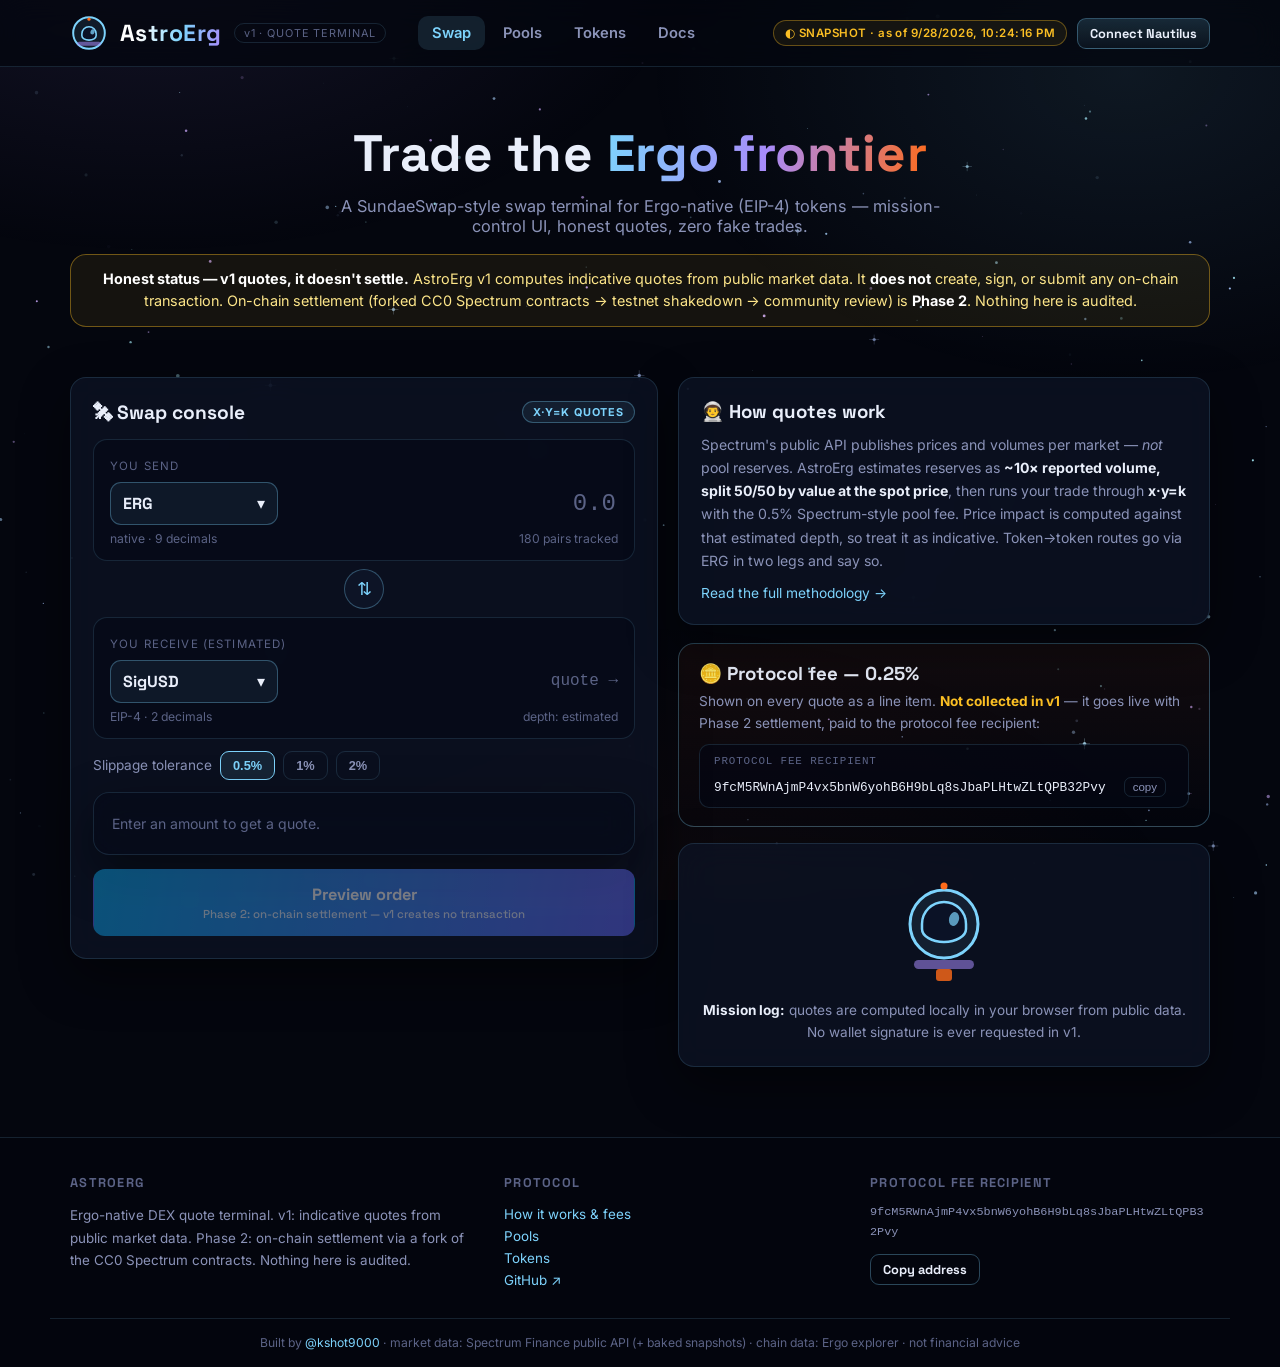
==== index.html @ 7fb8f62b "v0.2.0: AstroErg site — swap quote terminal (x*y=k, honest reserve estimates), pools, tokens, docs; " ====
<!DOCTYPE html>
<html lang="en">
<head>
<meta charset="UTF-8">
<meta name="viewport" content="width=device-width, initial-scale=1.0">
<title>AstroErg — Ergo-native DEX terminal</title>
<meta name="description" content="AstroErg is an Ergo-native swap quote terminal with a deep-space mission-control theme. v1 quotes only — on-chain settlement ships in Phase 2.">
<link rel="preconnect" href="https://fonts.googleapis.com">
<link rel="preconnect" href="https://fonts.gstatic.com" crossorigin>
<link href="https://fonts.googleapis.com/css2?family=Space+Grotesk:wght@500;700&family=Inter:wght@400;500;600&display=swap" rel="stylesheet">
<link rel="stylesheet" href="css/style.css?v=0.2.0">
<link rel="icon" href="data:image/svg+xml,%3Csvg xmlns='http://www.w3.org/2000/svg' viewBox='0 0 48 48'%3E%3Ccircle cx='24' cy='24' r='21' fill='%2308121d' stroke='%237dd3fc' stroke-width='3'/%3E%3Cpath d='M15 26a9 9 0 0 1 18 0v3a9 6 0 0 1-18 0z' fill='%237dd3fc' opacity='.85'/%3E%3C/svg%3E">
</head>
<body data-page="swap">
<canvas id="starfield"></canvas>
<div class="nebula"></div>

<header class="topbar">
  <div class="wrap topbar-inner">
    <div class="brand">
      <svg width="38" height="38" viewBox="0 0 48 48" fill="none" aria-hidden="true">
        <circle cx="24" cy="24" r="20" fill="rgba(125,211,252,.10)" stroke="#7dd3fc" stroke-width="2.5"/>
        <path d="M15 25a9 9 0 0 1 18 0v2.5a9 5.5 0 0 1-18 0z" fill="#0b1226" stroke="#7dd3fc" stroke-width="2"/>
        <ellipse cx="28.5" cy="22.5" rx="2.6" ry="3.4" fill="#7dd3fc" opacity=".75" transform="rotate(18 28.5 22.5)"/>
        <rect x="9" y="35" width="30" height="5" rx="2.5" fill="#a78bfa" opacity=".55"/>
        <circle cx="24" cy="6.5" r="2" fill="#ff6b1a"/>
      </svg>
      <span class="brand-name">AstroErg</span>
      <span class="brand-tag">v1 · QUOTE TERMINAL</span>
    </div>
    <nav class="mainnav">
      <a href="index.html" data-nav="swap">Swap</a>
      <a href="pools.html" data-nav="pools">Pools</a>
      <a href="tokens.html" data-nav="tokens">Tokens</a>
      <a href="docs.html" data-nav="docs">Docs</a>
    </nav>
    <div class="topbar-right">
      <span class="src-badge loading" id="src-badge">○ loading…</span>
      <button class="btn small" id="wallet-btn">Connect Nautilus</button>
      <span class="wallet-chip" id="wallet-chip"><span>🛰</span><span class="addr"></span><span class="bal"></span></span>
    </div>
  </div>
</header>

<main class="wrap">
  <section class="hero">
    <h1>Trade the <span class="grad">Ergo frontier</span></h1>
    <p class="sub">A SundaeSwap-style swap terminal for Ergo-native (EIP-4) tokens — mission-control UI, honest quotes, zero fake trades.</p>
    <div class="banner" role="note">
      <strong>Honest status — v1 quotes, it doesn't settle.</strong>
      AstroErg v1 computes indicative quotes from public market data. It <strong>does not</strong> create, sign, or submit any on-chain transaction.
      On-chain settlement (forked CC0 Spectrum contracts → testnet shakedown → community review) is <strong>Phase 2</strong>. Nothing here is audited.
    </div>
  </section>

  <section class="swap-layout">
    <div class="panel">
      <div style="display:flex;justify-content:space-between;align-items:center;margin-bottom:14px">
        <h2 style="font-family:var(--font-display);margin:0;font-size:1.2rem">🛰 Swap console</h2>
        <span class="pill">x·y=k quotes</span>
      </div>

      <div class="token-box">
        <label for="in-amount">You send</label>
        <div class="token-row">
          <div class="token-select"><select id="in-token" aria-label="Token to send"></select><span>▾</span></div>
          <input class="amount-input" id="in-amount" inputmode="decimal" placeholder="0.0" autocomplete="off">
        </div>
        <div class="token-meta"><span id="in-meta"></span><span><span id="pair-count">–</span> pairs tracked</span></div>
      </div>

      <div class="swap-arrow"><button id="flip" title="Flip direction" aria-label="Flip direction">⇅</button></div>

      <div class="token-box">
        <label>You receive (estimated)</label>
        <div class="token-row">
          <div class="token-select"><select id="out-token" aria-label="Token to receive"></select><span>▾</span></div>
          <div class="amount-input" style="display:flex;align-items:center;justify-content:flex-end;color:var(--faint);font-size:1rem" id="out-hint">quote →</div>
        </div>
        <div class="token-meta"><span id="out-meta"></span><span>depth: estimated</span></div>
      </div>

      <div class="slip-row">
        <span>Slippage tolerance</span>
        <button class="slip-btn on" data-slip="50">0.5%</button>
        <button class="slip-btn" data-slip="100">1%</button>
        <button class="slip-btn" data-slip="200">2%</button>
      </div>

      <div class="panel" style="padding:14px 16px;margin-top:12px;background:rgba(4,8,20,.55)" id="quote-box">
        <div style="color:var(--faint);font-size:0.88rem">Loading market data…</div>
      </div>

      <button class="btn primary block" id="preview-btn" disabled style="margin-top:14px">
        Preview order
        <div style="font-size:0.72rem;font-weight:500;opacity:.85;margin-top:2px">Phase 2: on-chain settlement — v1 creates no transaction</div>
      </button>
    </div>

    <div>
      <div class="panel" style="margin-bottom:18px">
        <h3 style="font-family:var(--font-display);margin:0 0 10px">👨‍🚀 How quotes work</h3>
        <p style="color:var(--muted);font-size:0.88rem;line-height:1.65;margin:0 0 10px">
          Spectrum's public API publishes prices and volumes per market — <em>not</em> pool reserves.
          AstroErg estimates reserves as <strong style="color:var(--text)">~10× reported volume, split 50/50 by value at the spot price</strong>,
          then runs your trade through <strong style="color:var(--text)">x·y=k</strong> with the 0.5% Spectrum-style pool fee.
          Price impact is computed against that estimated depth, so treat it as indicative.
          Token→token routes go via ERG in two legs and say so.
        </p>
        <a href="docs.html" style="font-size:0.86rem">Read the full methodology →</a>
      </div>

      <div class="fee-card">
        <h3 style="font-family:var(--font-display);margin:0 0 6px">🪙 Protocol fee — 0.25%</h3>
        <p style="color:var(--muted);font-size:0.85rem;margin:0;line-height:1.6">
          Shown on every quote as a line item. <strong style="color:var(--amber)">Not collected in v1</strong> —
          it goes live with Phase 2 settlement, paid to the protocol fee recipient:
        </p>
        <div class="wallet-line">
          <span style="color:var(--faint);font-size:0.68rem;letter-spacing:.08em">PROTOCOL FEE RECIPIENT</span>
          <span data-fee-wallet></span>
          <button class="copy-btn" data-copy-fee-wallet>copy</button>
        </div>
      </div>

      <div class="panel astro-float" style="text-align:center;overflow:hidden">
        <svg width="120" height="120" viewBox="0 0 120 120" fill="none" aria-hidden="true" style="margin:6px auto;display:block">
          <circle cx="60" cy="52" r="34" fill="rgba(125,211,252,.08)" stroke="#7dd3fc" stroke-width="3"/>
          <path d="M38 52a22 22 0 0 1 44 0v5a22 13 0 0 1-44 0z" fill="#0b1226" stroke="#7dd3fc" stroke-width="2.5"/>
          <ellipse cx="70" cy="47" rx="5" ry="7" fill="#7dd3fc" opacity=".7" transform="rotate(15 70 47)"/>
          <rect x="30" y="88" width="60" height="9" rx="4.5" fill="#a78bfa" opacity=".55"/>
          <rect x="52" y="97" width="16" height="12" rx="3" fill="#ff6b1a" opacity=".8"/>
          <circle cx="60" cy="14" r="3.5" fill="#ff6b1a"/>
          <line x1="60" y="17.5" x2="60" y="24" stroke="#ff6b1a" stroke-width="2"/>
        </svg>
        <p style="color:var(--muted);font-size:0.85rem;margin:8px 0 0;line-height:1.6">
          <strong style="color:var(--text)">Mission log:</strong> quotes are computed locally in your browser
          from public data. No wallet signature is ever requested in v1.
        </p>
      </div>
    </div>
  </section>
</main>

<!-- order preview modal -->
<div class="modal-backdrop" id="preview-modal" role="dialog" aria-modal="true" aria-label="Order preview">
  <div class="panel modal">
    <div style="display:flex;justify-content:space-between;align-items:center">
      <h2>Order preview</h2>
      <span class="pill phase2">Phase 2 settlement</span>
    </div>
    <p style="color:var(--muted);font-size:0.84rem;margin:6px 0 0">Exact figures for the quote above. <strong style="color:var(--amber)">v1 does not settle on-chain — no transaction is created, signed, or submitted.</strong></p>
    <div class="big-swap">
      <div class="in" id="pv-in">—</div>
      <div class="arrow">▼</div>
      <div class="out" id="pv-out">—</div>
    </div>
    <div id="pv-rows"></div>
    <button class="btn block" disabled style="margin-top:14px" title="On-chain settlement ships in Phase 2 (contract fork → testnet shakedown → community review). This button stays disabled until then.">
      Settle on-chain — disabled in v1
    </button>
    <button class="btn ghost block" id="modal-close" style="margin-top:8px">Close preview</button>
  </div>
</div>

<footer class="site">
  <div class="footer-inner">
    <div>
      <h4>AstroErg</h4>
      <p>Ergo-native DEX quote terminal. v1: indicative quotes from public market data. Phase 2: on-chain settlement via a fork of the CC0 Spectrum contracts. Nothing here is audited.</p>
    </div>
    <div>
      <h4>Protocol</h4>
      <ul>
        <li><a href="docs.html">How it works &amp; fees</a></li>
        <li><a href="pools.html">Pools</a></li>
        <li><a href="tokens.html">Tokens</a></li>
        <li><a href="https://github.com/Kshot3000/MY-ERGO-DEX" target="_blank" rel="noopener">GitHub ↗</a></li>
      </ul>
    </div>
    <div>
      <h4>Protocol fee recipient</h4>
      <p style="font-family:var(--font-mono);font-size:0.74rem;word-break:break-all"><span data-fee-wallet></span></p>
      <button class="btn small ghost" data-copy-fee-wallet>Copy address</button>
    </div>
  </div>
  <div class="footer-bottom">
    Built by <a href="https://x.com/kshot9000" target="_blank" rel="noopener">@kshot9000</a> ·
    market data: Spectrum Finance public API (+ baked snapshots) ·
    chain data: Ergo explorer · not financial advice
  </div>
</footer>

<div class="toast" id="toast" role="status"></div>

<script src="js/aelib.js?v=0.2.0"></script>
<script src="js/app.js?v=0.2.0"></script>
<script src="js/fx-starfield.js?v=0.2.0"></script>
<script src="js/swap.js?v=0.2.0"></script>
</body>
</html>
---- css/style.css ----
/* ============================================================
   AstroErg — deep-space mission-control theme
   v0.2.0
   ============================================================ */
:root {
  --bg: #04060e;
  --bg2: #080d1d;
  --panel: rgba(13, 20, 38, 0.72);
  --panel-solid: #0d1426;
  --line: rgba(125, 211, 252, 0.14);
  --line-strong: rgba(125, 211, 252, 0.32);
  --text: #e9eefa;
  --muted: #8b93b8;
  --faint: #5b6386;
  --cyan: #7dd3fc;
  --teal: #5eead4;
  --violet: #a78bfa;
  --ergo: #ff6b1a;          /* Ergo brand orange — used sparingly */
  --amber: #fbbf24;
  --red: #fb7185;
  --green: #34d399;
  --radius: 16px;
  --font-display: "Space Grotesk", "Segoe UI", system-ui, sans-serif;
  --font-body: "Inter", "Segoe UI", system-ui, -apple-system, sans-serif;
  --font-mono: "JetBrains Mono", ui-monospace, "SF Mono", Menlo, Consolas, monospace;
}

* { box-sizing: border-box; }
html { scroll-behavior: smooth; }
body {
  margin: 0;
  background: var(--bg);
  color: var(--text);
  font-family: var(--font-body);
  min-height: 100vh;
  overflow-x: hidden;
}

/* --- starfield canvas sits behind everything --- */
#starfield {
  position: fixed;
  inset: 0;
  z-index: -2;
  width: 100%;
  height: 100%;
}
/* nebula wash above the canvas, below content */
.nebula {
  position: fixed;
  inset: 0;
  z-index: -1;
  pointer-events: none;
  background:
    radial-gradient(900px 500px at 12% -5%, rgba(167, 139, 250, 0.10), transparent 60%),
    radial-gradient(800px 520px at 88% 8%, rgba(125, 211, 252, 0.09), transparent 60%),
    radial-gradient(1000px 700px at 50% 115%, rgba(255, 107, 26, 0.06), transparent 60%);
}

a { color: var(--cyan); text-decoration: none; }
a:hover { text-decoration: underline; }

.wrap { max-width: 1180px; margin: 0 auto; padding: 0 20px; }

/* ================= header ================= */
header.topbar {
  position: sticky;
  top: 0;
  z-index: 50;
  backdrop-filter: blur(14px);
  -webkit-backdrop-filter: blur(14px);
  background: rgba(4, 6, 14, 0.72);
  border-bottom: 1px solid var(--line);
}
.topbar-inner {
  display: flex;
  align-items: center;
  gap: 18px;
  height: 66px;
}
.brand { display: flex; align-items: center; gap: 12px; margin-right: 8px; }
.brand-name {
  font-family: var(--font-display);
  font-size: 1.45rem;
  font-weight: 700;
  letter-spacing: 0.02em;
  background: linear-gradient(100deg, #fff 20%, var(--cyan) 60%, var(--violet) 100%);
  -webkit-background-clip: text;
  background-clip: text;
  color: transparent;
  white-space: nowrap;
}
.brand-tag {
  font-size: 0.68rem;
  color: var(--faint);
  border: 1px solid var(--line);
  border-radius: 999px;
  padding: 2px 9px;
  white-space: nowrap;
  letter-spacing: 0.08em;
}
nav.mainnav { display: flex; gap: 4px; margin-left: 6px; }
nav.mainnav a {
  color: var(--muted);
  padding: 8px 14px;
  border-radius: 10px;
  font-weight: 600;
  font-size: 0.92rem;
}
nav.mainnav a:hover { color: var(--text); background: rgba(125,211,252,.08); text-decoration: none; }
nav.mainnav a.active { color: var(--cyan); background: rgba(125,211,252,.12); }

.topbar-right { margin-left: auto; display: flex; align-items: center; gap: 10px; }

/* data source badge */
.src-badge {
  font-size: 0.72rem;
  font-weight: 600;
  letter-spacing: 0.04em;
  padding: 5px 11px;
  border-radius: 999px;
  border: 1px solid var(--line-strong);
  color: var(--teal);
  background: rgba(94, 234, 212, 0.07);
  white-space: nowrap;
  cursor: default;
}
.src-badge.snapshot { color: var(--amber); border-color: rgba(251,191,36,.35); background: rgba(251,191,36,.07); }
.src-badge.loading { color: var(--faint); }

/* wallet button */
.btn {
  font-family: var(--font-display);
  font-weight: 700;
  border: 1px solid var(--line-strong);
  background: linear-gradient(180deg, rgba(125,211,252,.16), rgba(125,211,252,.05));
  color: var(--text);
  border-radius: 12px;
  padding: 10px 18px;
  cursor: pointer;
  font-size: 0.9rem;
  transition: transform .12s ease, box-shadow .12s ease, opacity .12s;
  white-space: nowrap;
}
.btn:hover:not(:disabled) { transform: translateY(-1px); box-shadow: 0 6px 22px rgba(125,211,252,.22); }
.btn:disabled { opacity: 0.45; cursor: not-allowed; }
.btn.primary {
  background: linear-gradient(100deg, #0ea5e9, #6366f1);
  border-color: transparent;
  color: #fff;
}
.btn.ergo {
  background: linear-gradient(100deg, #ff6b1a, #f59e0b);
  border-color: transparent;
  color: #1a0d02;
}
.btn.ghost { background: transparent; }
.btn.small { padding: 6px 12px; font-size: 0.8rem; border-radius: 9px; }
.btn.block { width: 100%; padding: 14px; font-size: 1.02rem; }

.wallet-chip {
  display: none;
  align-items: center;
  gap: 8px;
  font-family: var(--font-mono);
  font-size: 0.78rem;
  border: 1px solid var(--line-strong);
  background: rgba(52, 211, 153, 0.08);
  color: var(--green);
  padding: 8px 12px;
  border-radius: 12px;
  max-width: 260px;
}
.wallet-chip .addr { overflow: hidden; text-overflow: ellipsis; white-space: nowrap; }

/* ================= hero / page heads ================= */
.hero { padding: 54px 0 26px; text-align: center; }
.hero h1 {
  font-family: var(--font-display);
  font-size: clamp(2rem, 5vw, 3.2rem);
  margin: 0 0 10px;
  letter-spacing: 0.01em;
}
.hero h1 .grad {
  background: linear-gradient(100deg, var(--cyan), var(--violet), var(--ergo));
  -webkit-background-clip: text;
  background-clip: text;
  color: transparent;
}
.hero p.sub { color: var(--muted); max-width: 640px; margin: 0 auto 18px; font-size: 1.02rem; }
.page-head { padding: 34px 0 8px; }
.page-head h1 { font-family: var(--font-display); font-size: 1.9rem; margin: 0 0 6px; }
.page-head p { color: var(--muted); margin: 0 0 14px; }

/* status / honesty banners */
.banner {
  border: 1px solid rgba(251,191,36,.4);
  background: rgba(251,191,36,.07);
  color: #fde68a;
  border-radius: var(--radius);
  padding: 13px 18px;
  margin: 18px 0;
  font-size: 0.9rem;
  line-height: 1.55;
}
.banner.info { border-color: var(--line-strong); background: rgba(125,211,252,.06); color: var(--cyan); }
.banner strong { color: #fff; }
.pill {
  display: inline-block;
  font-size: 0.68rem;
  font-weight: 700;
  letter-spacing: 0.08em;
  text-transform: uppercase;
  padding: 3px 10px;
  border-radius: 999px;
  border: 1px solid var(--line-strong);
  color: var(--cyan);
  background: rgba(125,211,252,.08);
  vertical-align: middle;
}
.pill.phase2 { color: var(--amber); border-color: rgba(251,191,36,.4); background: rgba(251,191,36,.08); }
.pill.estimated { color: var(--violet); border-color: rgba(167,139,250,.4); background: rgba(167,139,250,.08); }
.pill.live { color: var(--green); border-color: rgba(52,211,153,.4); background: rgba(52,211,153,.08); }

/* ================= glass panels & cards ================= */
.panel {
  background: var(--panel);
  backdrop-filter: blur(16px);
  -webkit-backdrop-filter: blur(16px);
  border: 1px solid var(--line);
  border-radius: var(--radius);
  padding: 22px;
  box-shadow: 0 18px 50px rgba(0,0,0,.45);
}
.grid2 { display: grid; grid-template-columns: 1fr 1fr; gap: 18px; }
@media (max-width: 860px) { .grid2 { grid-template-columns: 1fr; } }

/* ================= swap ================= */
.swap-layout {
  display: grid;
  grid-template-columns: 1.05fr 0.95fr;
  gap: 20px;
  align-items: start;
  margin-top: 6px;
}
@media (max-width: 900px) { .swap-layout { grid-template-columns: 1fr; } }

.token-box {
  border: 1px solid var(--line);
  border-radius: 14px;
  padding: 14px 16px;
  background: rgba(4, 8, 20, 0.55);
  margin-bottom: 10px;
}
.token-box label { font-size: 0.72rem; letter-spacing: 0.1em; color: var(--faint); text-transform: uppercase; }
.token-row { display: flex; gap: 10px; margin-top: 8px; }
.token-select {
  flex: 0 0 168px;
  display: flex;
  align-items: center;
  gap: 8px;
  background: rgba(125,211,252,.07);
  border: 1px solid var(--line-strong);
  color: var(--text);
  border-radius: 11px;
  padding: 10px 12px;
  font-family: var(--font-display);
  font-weight: 700;
  font-size: 1rem;
  cursor: pointer;
}
.token-select select {
  background: transparent;
  border: 0;
  color: inherit;
  font: inherit;
  width: 100%;
  cursor: pointer;
  appearance: none;
}
.token-select select option { background: var(--panel-solid); }
.amount-input {
  flex: 1;
  background: transparent;
  border: 0;
  color: var(--text);
  font-family: var(--font-mono);
  font-size: 1.5rem;
  text-align: right;
  width: 100%;
  outline: none;
}
.amount-input::placeholder { color: var(--faint); }
.token-meta { display: flex; justify-content: space-between; margin-top: 6px; font-size: 0.76rem; color: var(--faint); }

.swap-arrow {
  display: flex; justify-content: center;
  margin: -2px 0 8px;
}
.swap-arrow button {
  width: 40px; height: 40px;
  border-radius: 50%;
  border: 1px solid var(--line-strong);
  background: var(--panel-solid);
  color: var(--cyan);
  font-size: 1.15rem;
  cursor: pointer;
  transition: transform .2s;
}
.swap-arrow button:hover { transform: rotate(180deg); }

.quote-lines { margin: 14px 0 4px; font-size: 0.88rem; }
.quote-line {
  display: flex; justify-content: space-between;
  padding: 7px 2px;
  border-bottom: 1px dashed rgba(125,211,252,.1);
  color: var(--muted);
}
.quote-line:last-child { border-bottom: 0; }
.quote-line .v { color: var(--text); font-family: var(--font-mono); font-size: 0.85rem; text-align: right; }
.quote-line .v.warn { color: var(--amber); }
.quote-line .v.bad { color: var(--red); }
.fee-note { font-size: 0.72rem; color: var(--faint); }

.slip-row { display: flex; gap: 8px; align-items: center; margin: 12px 0 4px; font-size: 0.85rem; color: var(--muted); }
.slip-btn {
  border: 1px solid var(--line);
  background: transparent;
  color: var(--muted);
  border-radius: 9px;
  padding: 6px 12px;
  cursor: pointer;
  font-size: 0.8rem;
  font-weight: 600;
}
.slip-btn.on { border-color: var(--cyan); color: var(--cyan); background: rgba(125,211,252,.1); }

.route-note {
  margin-top: 10px;
  font-size: 0.78rem;
  color: var(--violet);
  border: 1px dashed rgba(167,139,250,.4);
  border-radius: 10px;
  padding: 8px 12px;
}

/* order preview modal */
.modal-backdrop {
  position: fixed; inset: 0;
  background: rgba(2, 4, 10, 0.78);
  backdrop-filter: blur(6px);
  display: none;
  align-items: center;
  justify-content: center;
  z-index: 100;
  padding: 18px;
}
.modal-backdrop.open { display: flex; }
.modal {
  max-width: 520px;
  width: 100%;
  max-height: 88vh;
  overflow-y: auto;
}
.modal h2 { font-family: var(--font-display); margin: 0 0 4px; }
.big-swap { text-align: center; margin: 16px 0; font-family: var(--font-mono); }
.big-swap .in { font-size: 1.5rem; color: var(--text); }
.big-swap .arrow { color: var(--cyan); font-size: 1.3rem; margin: 6px 0; }
.big-swap .out { font-size: 1.7rem; color: var(--teal); font-weight: 700; }

/* ================= tables ================= */
.table-wrap { overflow-x: auto; border: 1px solid var(--line); border-radius: var(--radius); background: var(--panel); }
table.data { width: 100%; border-collapse: collapse; font-size: 0.88rem; min-width: 720px; }
table.data th {
  text-align: left;
  font-size: 0.7rem;
  letter-spacing: 0.1em;
  text-transform: uppercase;
  color: var(--faint);
  padding: 13px 16px;
  border-bottom: 1px solid var(--line);
  white-space: nowrap;
}
table.data td { padding: 12px 16px; border-bottom: 1px solid rgba(125,211,252,.07); vertical-align: middle; }
table.data tr:last-child td { border-bottom: 0; }
table.data tbody tr.row-main { cursor: pointer; }
table.data tbody tr.row-main:hover { background: rgba(125,211,252,.05); }
.num { font-family: var(--font-mono); text-align: right; white-space: nowrap; }
th.num { text-align: right; }
.ticker { font-family: var(--font-display); font-weight: 700; color: #fff; }
.tid { font-family: var(--font-mono); font-size: 0.74rem; color: var(--faint); }
.copy-btn {
  background: transparent; border: 1px solid var(--line);
  color: var(--muted); border-radius: 7px;
  font-size: 0.72rem; padding: 3px 8px; cursor: pointer; margin-left: 8px;
}
.copy-btn:hover { color: var(--cyan); border-color: var(--cyan); }
tr.detail td { background: rgba(4, 8, 20, 0.6); font-size: 0.82rem; color: var(--muted); }
.detail-grid { display: grid; grid-template-columns: repeat(auto-fit, minmax(220px, 1fr)); gap: 10px; padding: 6px 0; }
.detail-grid .k { font-size: 0.68rem; text-transform: uppercase; letter-spacing: 0.08em; color: var(--faint); }
.detail-grid .val { font-family: var(--font-mono); color: var(--text); margin-top: 2px; word-break: break-all; }

/* ================= docs ================= */
.docs-body { max-width: 820px; margin: 0 auto; }
.docs-body h2 { font-family: var(--font-display); margin: 34px 0 10px; font-size: 1.35rem; color: var(--cyan); }
.docs-body h3 { font-family: var(--font-display); margin: 22px 0 8px; font-size: 1.05rem; }
.docs-body p, .docs-body li { color: #c3cbe4; line-height: 1.7; font-size: 0.95rem; }
.docs-body code {
  font-family: var(--font-mono);
  font-size: 0.82em;
  background: rgba(125,211,252,.09);
  border: 1px solid var(--line);
  padding: 2px 7px;
  border-radius: 6px;
  color: var(--teal);
  word-break: break-all;
}
.docs-body pre {
  background: rgba(4,8,20,.7);
  border: 1px solid var(--line);
  border-radius: 12px;
  padding: 16px;
  overflow-x: auto;
  font-family: var(--font-mono);
  font-size: 0.8rem;
  color: #c3cbe4;
  line-height: 1.6;
}
.fee-card {
  border: 1px solid var(--line-strong);
  border-radius: var(--radius);
  padding: 18px 20px;
  background: linear-gradient(180deg, rgba(255,107,26,.06), transparent);
  margin: 16px 0;
}
.wallet-line {
  display: flex; align-items: center; gap: 10px; flex-wrap: wrap;
  font-family: var(--font-mono); font-size: 0.8rem;
  background: rgba(4,8,20,.6);
  border: 1px solid var(--line);
  border-radius: 10px;
  padding: 10px 14px;
  margin-top: 10px;
  word-break: break-all;
}
.phase { border-left: 3px solid var(--violet); padding: 4px 0 4px 16px; margin: 14px 0; }
.phase.done { border-color: var(--green); }
.phase.now { border-color: var(--cyan); }

/* ================= footer ================= */
footer.site {
  margin-top: 70px;
  border-top: 1px solid var(--line);
  background: rgba(4, 6, 14, 0.8);
  backdrop-filter: blur(10px);
}
.footer-inner {
  display: grid;
  grid-template-columns: 1.2fr 1fr 1fr;
  gap: 26px;
  padding: 36px 20px 26px;
  max-width: 1180px;
  margin: 0 auto;
}
@media (max-width: 760px) { .footer-inner { grid-template-columns: 1fr; } }
footer.site h4 { font-family: var(--font-display); font-size: 0.8rem; letter-spacing: 0.1em; text-transform: uppercase; color: var(--faint); margin: 0 0 12px; }
footer.site p, footer.site li { font-size: 0.84rem; color: var(--muted); line-height: 1.65; }
footer.site ul { list-style: none; margin: 0; padding: 0; }
.footer-bottom {
  border-top: 1px solid var(--line);
  padding: 16px 20px;
  text-align: center;
  font-size: 0.76rem;
  color: var(--faint);
  max-width: 1180px;
  margin: 0 auto;
}

/* astronaut mascot float */
.astro-float { animation: floaty 7s ease-in-out infinite; }
@keyframes floaty { 0%,100% { transform: translateY(0) rotate(-2deg); } 50% { transform: translateY(-14px) rotate(2deg); } }

.search-input {
  width: 100%;
  background: rgba(4,8,20,.6);
  border: 1px solid var(--line-strong);
  border-radius: 12px;
  color: var(--text);
  padding: 12px 16px;
  font-size: 0.92rem;
  margin: 6px 0 16px;
  outline: none;
}
.search-input:focus { border-color: var(--cyan); box-shadow: 0 0 0 3px rgba(125,211,252,.15); }

.toast {
  position: fixed;
  bottom: 26px;
  left: 50%;
  transform: translateX(-50%) translateY(20px);
  background: var(--panel-solid);
  border: 1px solid var(--line-strong);
  color: var(--text);
  padding: 11px 20px;
  border-radius: 12px;
  font-size: 0.85rem;
  opacity: 0;
  pointer-events: none;
  transition: opacity .25s, transform .25s;
  z-index: 200;
}
.toast.show { opacity: 1; transform: translateX(-50%) translateY(0); }

.sr-only { position: absolute; width: 1px; height: 1px; overflow: hidden; clip: rect(0 0 0 0); }
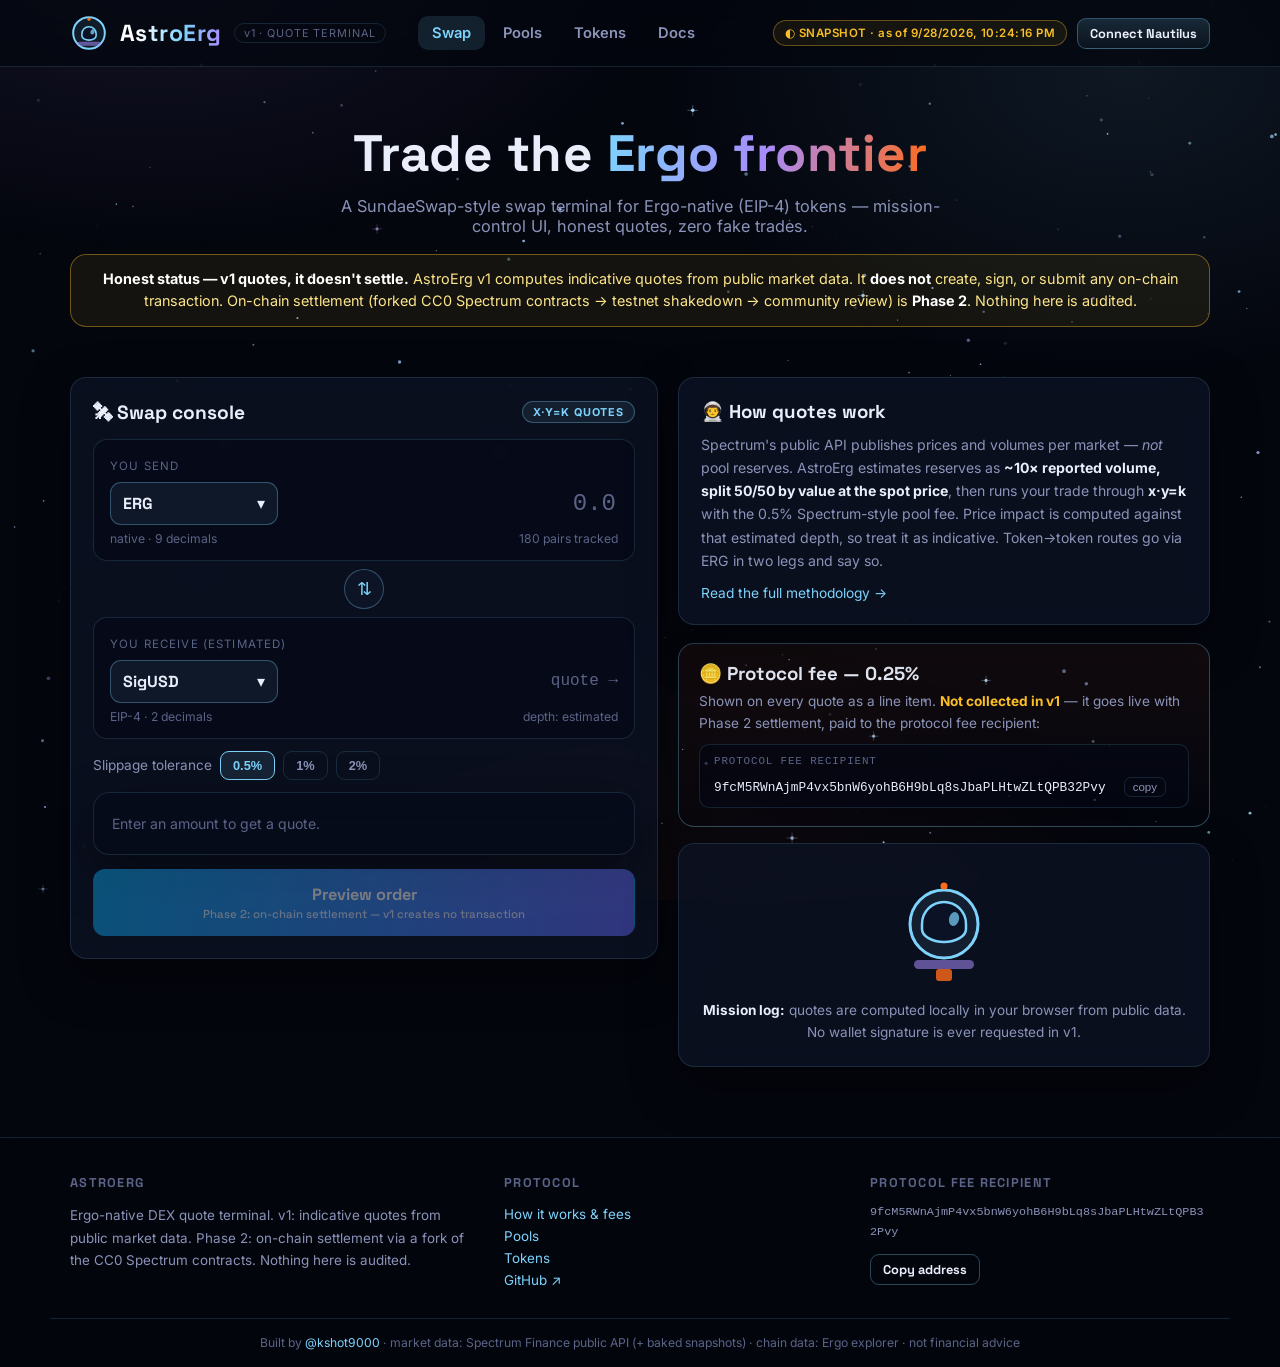
==== commit 29f8aa8d: "v0.3.1: mobile topbar breakpoint (QA fix) + cache-bust style.css" ====
--- a/index.html
+++ b/index.html
@@ -8,7 +8,7 @@
 <link rel="preconnect" href="https://fonts.googleapis.com">
 <link rel="preconnect" href="https://fonts.gstatic.com" crossorigin>
 <link href="https://fonts.googleapis.com/css2?family=Space+Grotesk:wght@500;700&family=Inter:wght@400;500;600&display=swap" rel="stylesheet">
-<link rel="stylesheet" href="css/style.css?v=0.2.0">
+<link rel="stylesheet" href="css/style.css?v=0.3.1">
 <link rel="icon" href="data:image/svg+xml,%3Csvg xmlns='http://www.w3.org/2000/svg' viewBox='0 0 48 48'%3E%3Ccircle cx='24' cy='24' r='21' fill='%2308121d' stroke='%237dd3fc' stroke-width='3'/%3E%3Cpath d='M15 26a9 9 0 0 1 18 0v3a9 6 0 0 1-18 0z' fill='%237dd3fc' opacity='.85'/%3E%3C/svg%3E">
 </head>
 <body data-page="swap">
--- a/css/style.css
+++ b/css/style.css
@@ -462,6 +462,15 @@
   margin: 0 auto;
 }
 @media (max-width: 760px) { .footer-inner { grid-template-columns: 1fr; } }
+/* ================= mobile topbar (QA fix 2026-09-28: header overflowed at 390px) ================= */
+@media (max-width: 760px) {
+  .topbar-inner { flex-wrap: wrap; height: auto; padding: 10px 0; gap: 10px; }
+  .brand-name { font-size: 1.2rem; }
+  .brand-tag { display: none; }
+  nav.mainnav { order: 3; width: 100%; margin-left: 0; overflow-x: auto; gap: 2px; }
+  nav.mainnav a { padding: 8px 10px; font-size: 0.85rem; white-space: nowrap; }
+  .topbar-right { margin-left: 0; gap: 8px; }
+}
 footer.site h4 { font-family: var(--font-display); font-size: 0.8rem; letter-spacing: 0.1em; text-transform: uppercase; color: var(--faint); margin: 0 0 12px; }
 footer.site p, footer.site li { font-size: 0.84rem; color: var(--muted); line-height: 1.65; }
 footer.site ul { list-style: none; margin: 0; padding: 0; }
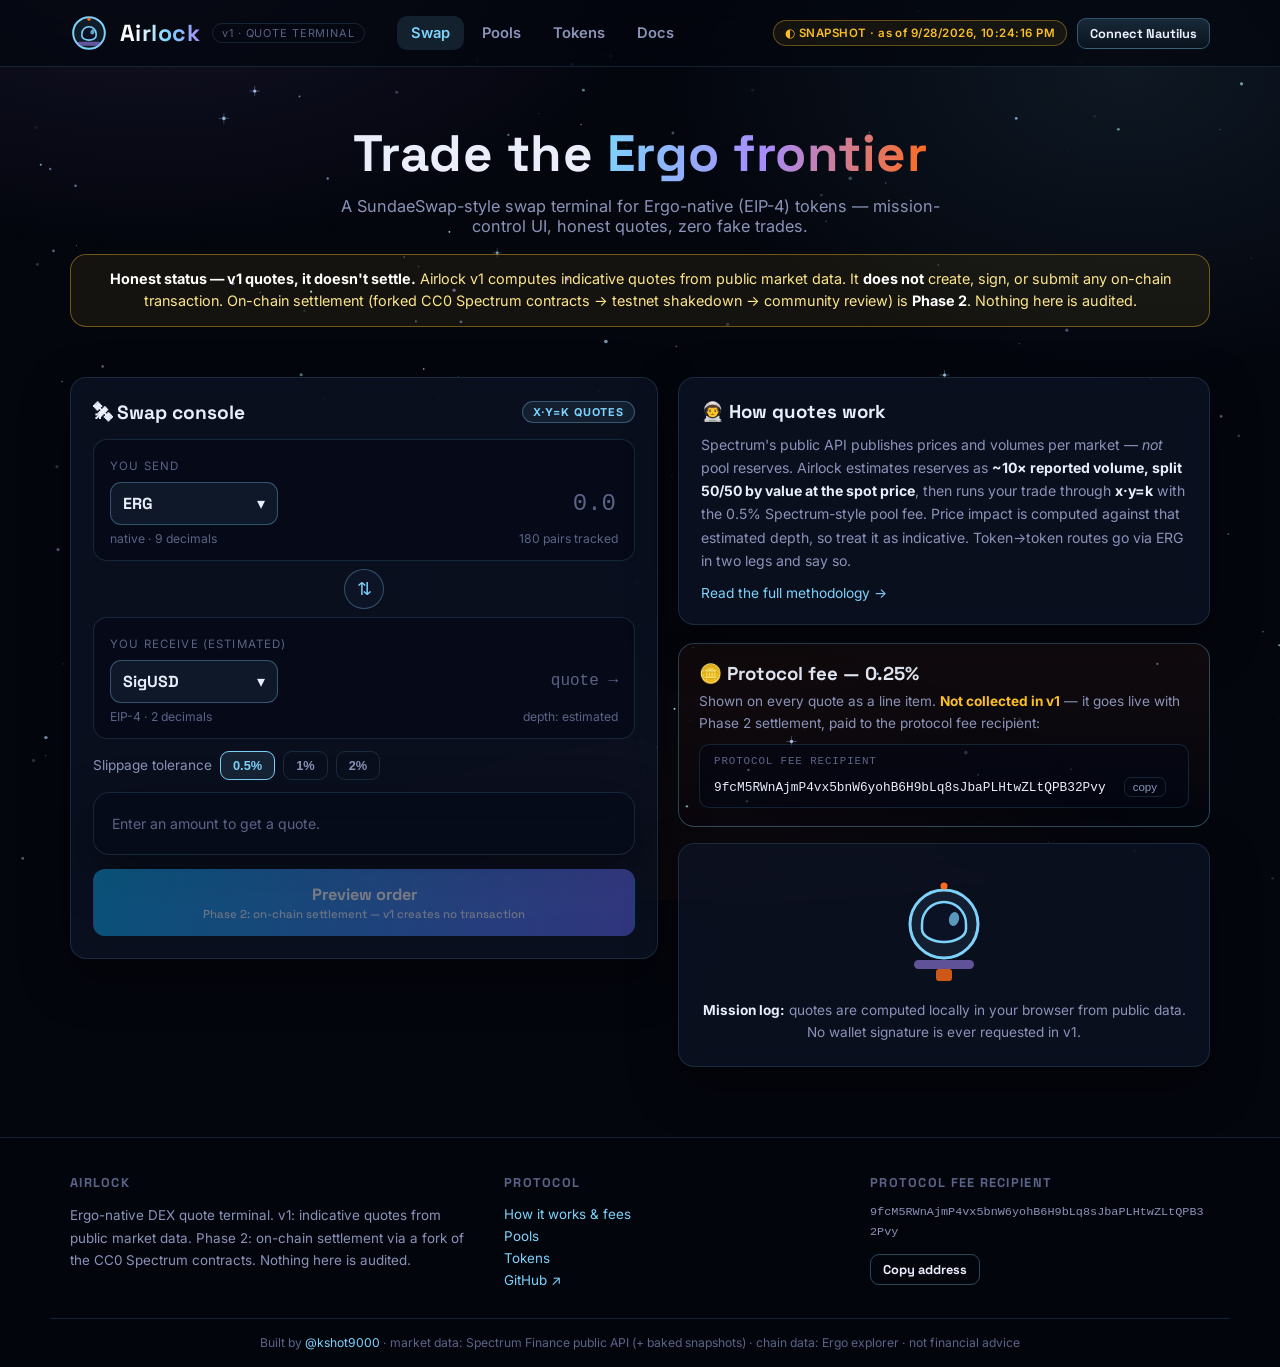
==== commit b27fdc5f: "v0.3.2: rename AstroErg -> Airlock (site, docs, tests, scripts) + cache-bust JS" ====
--- a/index.html
+++ b/index.html
@@ -3,8 +3,8 @@
 <head>
 <meta charset="UTF-8">
 <meta name="viewport" content="width=device-width, initial-scale=1.0">
-<title>AstroErg — Ergo-native DEX terminal</title>
-<meta name="description" content="AstroErg is an Ergo-native swap quote terminal with a deep-space mission-control theme. v1 quotes only — on-chain settlement ships in Phase 2.">
+<title>Airlock — Ergo-native DEX terminal</title>
+<meta name="description" content="Airlock is an Ergo-native swap quote terminal with a deep-space mission-control theme. v1 quotes only — on-chain settlement ships in Phase 2.">
 <link rel="preconnect" href="https://fonts.googleapis.com">
 <link rel="preconnect" href="https://fonts.gstatic.com" crossorigin>
 <link href="https://fonts.googleapis.com/css2?family=Space+Grotesk:wght@500;700&family=Inter:wght@400;500;600&display=swap" rel="stylesheet">
@@ -25,7 +25,7 @@
         <rect x="9" y="35" width="30" height="5" rx="2.5" fill="#a78bfa" opacity=".55"/>
         <circle cx="24" cy="6.5" r="2" fill="#ff6b1a"/>
       </svg>
-      <span class="brand-name">AstroErg</span>
+      <span class="brand-name">Airlock</span>
       <span class="brand-tag">v1 · QUOTE TERMINAL</span>
     </div>
     <nav class="mainnav">
@@ -48,7 +48,7 @@
     <p class="sub">A SundaeSwap-style swap terminal for Ergo-native (EIP-4) tokens — mission-control UI, honest quotes, zero fake trades.</p>
     <div class="banner" role="note">
       <strong>Honest status — v1 quotes, it doesn't settle.</strong>
-      AstroErg v1 computes indicative quotes from public market data. It <strong>does not</strong> create, sign, or submit any on-chain transaction.
+      Airlock v1 computes indicative quotes from public market data. It <strong>does not</strong> create, sign, or submit any on-chain transaction.
       On-chain settlement (forked CC0 Spectrum contracts → testnet shakedown → community review) is <strong>Phase 2</strong>. Nothing here is audited.
     </div>
   </section>
@@ -102,7 +102,7 @@
         <h3 style="font-family:var(--font-display);margin:0 0 10px">👨‍🚀 How quotes work</h3>
         <p style="color:var(--muted);font-size:0.88rem;line-height:1.65;margin:0 0 10px">
           Spectrum's public API publishes prices and volumes per market — <em>not</em> pool reserves.
-          AstroErg estimates reserves as <strong style="color:var(--text)">~10× reported volume, split 50/50 by value at the spot price</strong>,
+          Airlock estimates reserves as <strong style="color:var(--text)">~10× reported volume, split 50/50 by value at the spot price</strong>,
           then runs your trade through <strong style="color:var(--text)">x·y=k</strong> with the 0.5% Spectrum-style pool fee.
           Price impact is computed against that estimated depth, so treat it as indicative.
           Token→token routes go via ERG in two legs and say so.
@@ -166,7 +166,7 @@
 <footer class="site">
   <div class="footer-inner">
     <div>
-      <h4>AstroErg</h4>
+      <h4>Airlock</h4>
       <p>Ergo-native DEX quote terminal. v1: indicative quotes from public market data. Phase 2: on-chain settlement via a fork of the CC0 Spectrum contracts. Nothing here is audited.</p>
     </div>
     <div>
@@ -193,9 +193,9 @@
 
 <div class="toast" id="toast" role="status"></div>
 
-<script src="js/aelib.js?v=0.2.0"></script>
-<script src="js/app.js?v=0.2.0"></script>
-<script src="js/fx-starfield.js?v=0.2.0"></script>
-<script src="js/swap.js?v=0.2.0"></script>
+<script src="js/aelib.js?v=0.3.2"></script>
+<script src="js/app.js?v=0.3.2"></script>
+<script src="js/fx-starfield.js?v=0.3.2"></script>
+<script src="js/swap.js?v=0.3.2"></script>
 </body>
 </html>
--- a/css/style.css
+++ b/css/style.css
@@ -1,5 +1,5 @@
 /* ============================================================
-   AstroErg — deep-space mission-control theme
+   Airlock — deep-space mission-control theme
    v0.2.0
    ============================================================ */
 :root {
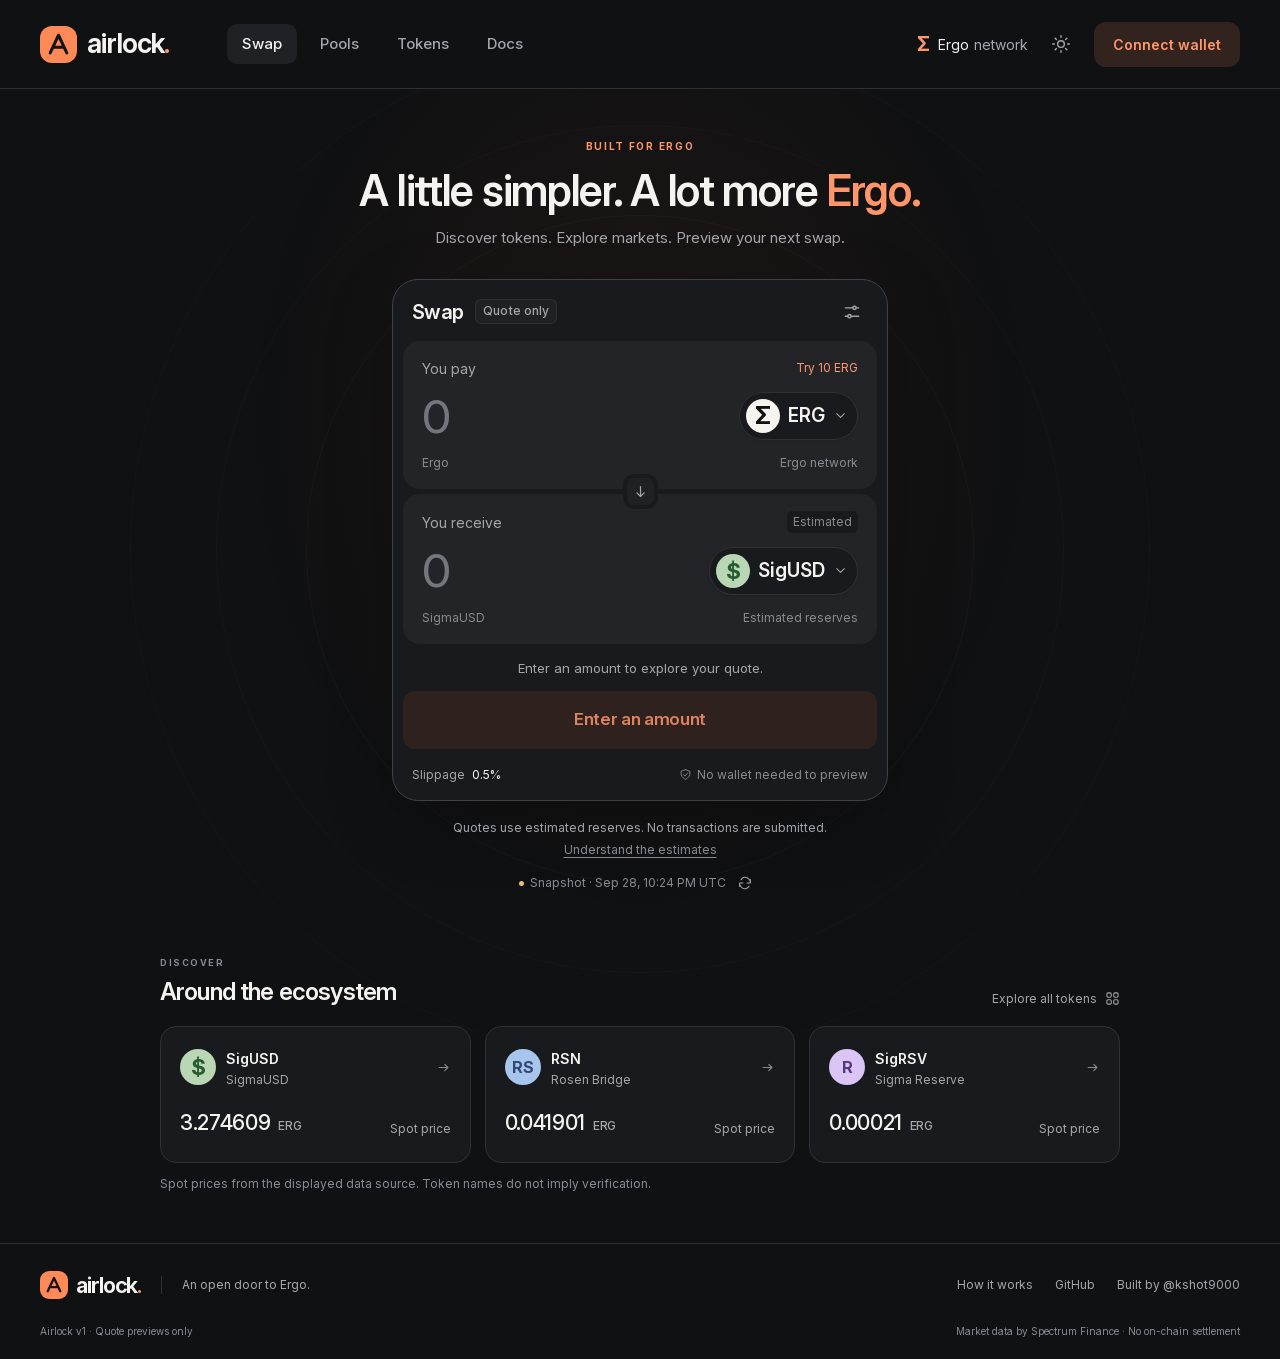
==== commit e7a186d8: "v1.0.0: full site redesign (new theme, favicon, Inter font, fresh market snapshot) — quote-only prod" ====
--- a/index.html
+++ b/index.html
@@ -1,201 +1,591 @@
-<!DOCTYPE html>
-<html lang="en">
-<head>
-<meta charset="UTF-8">
-<meta name="viewport" content="width=device-width, initial-scale=1.0">
-<title>Airlock — Ergo-native DEX terminal</title>
-<meta name="description" content="Airlock is an Ergo-native swap quote terminal with a deep-space mission-control theme. v1 quotes only — on-chain settlement ships in Phase 2.">
-<link rel="preconnect" href="https://fonts.googleapis.com">
-<link rel="preconnect" href="https://fonts.gstatic.com" crossorigin>
-<link href="https://fonts.googleapis.com/css2?family=Space+Grotesk:wght@500;700&family=Inter:wght@400;500;600&display=swap" rel="stylesheet">
-<link rel="stylesheet" href="css/style.css?v=0.3.1">
-<link rel="icon" href="data:image/svg+xml,%3Csvg xmlns='http://www.w3.org/2000/svg' viewBox='0 0 48 48'%3E%3Ccircle cx='24' cy='24' r='21' fill='%2308121d' stroke='%237dd3fc' stroke-width='3'/%3E%3Cpath d='M15 26a9 9 0 0 1 18 0v3a9 6 0 0 1-18 0z' fill='%237dd3fc' opacity='.85'/%3E%3C/svg%3E">
-</head>
-<body data-page="swap">
-<canvas id="starfield"></canvas>
-<div class="nebula"></div>
-
-<header class="topbar">
-  <div class="wrap topbar-inner">
-    <div class="brand">
-      <svg width="38" height="38" viewBox="0 0 48 48" fill="none" aria-hidden="true">
-        <circle cx="24" cy="24" r="20" fill="rgba(125,211,252,.10)" stroke="#7dd3fc" stroke-width="2.5"/>
-        <path d="M15 25a9 9 0 0 1 18 0v2.5a9 5.5 0 0 1-18 0z" fill="#0b1226" stroke="#7dd3fc" stroke-width="2"/>
-        <ellipse cx="28.5" cy="22.5" rx="2.6" ry="3.4" fill="#7dd3fc" opacity=".75" transform="rotate(18 28.5 22.5)"/>
-        <rect x="9" y="35" width="30" height="5" rx="2.5" fill="#a78bfa" opacity=".55"/>
-        <circle cx="24" cy="6.5" r="2" fill="#ff6b1a"/>
-      </svg>
-      <span class="brand-name">Airlock</span>
-      <span class="brand-tag">v1 · QUOTE TERMINAL</span>
-    </div>
-    <nav class="mainnav">
-      <a href="index.html" data-nav="swap">Swap</a>
-      <a href="pools.html" data-nav="pools">Pools</a>
-      <a href="tokens.html" data-nav="tokens">Tokens</a>
-      <a href="docs.html" data-nav="docs">Docs</a>
-    </nav>
-    <div class="topbar-right">
-      <span class="src-badge loading" id="src-badge">○ loading…</span>
-      <button class="btn small" id="wallet-btn">Connect Nautilus</button>
-      <span class="wallet-chip" id="wallet-chip"><span>🛰</span><span class="addr"></span><span class="bal"></span></span>
-    </div>
-  </div>
-</header>
-
-<main class="wrap">
-  <section class="hero">
-    <h1>Trade the <span class="grad">Ergo frontier</span></h1>
-    <p class="sub">A SundaeSwap-style swap terminal for Ergo-native (EIP-4) tokens — mission-control UI, honest quotes, zero fake trades.</p>
-    <div class="banner" role="note">
-      <strong>Honest status — v1 quotes, it doesn't settle.</strong>
-      Airlock v1 computes indicative quotes from public market data. It <strong>does not</strong> create, sign, or submit any on-chain transaction.
-      On-chain settlement (forked CC0 Spectrum contracts → testnet shakedown → community review) is <strong>Phase 2</strong>. Nothing here is audited.
-    </div>
-  </section>
-
-  <section class="swap-layout">
-    <div class="panel">
-      <div style="display:flex;justify-content:space-between;align-items:center;margin-bottom:14px">
-        <h2 style="font-family:var(--font-display);margin:0;font-size:1.2rem">🛰 Swap console</h2>
-        <span class="pill">x·y=k quotes</span>
-      </div>
-
-      <div class="token-box">
-        <label for="in-amount">You send</label>
-        <div class="token-row">
-          <div class="token-select"><select id="in-token" aria-label="Token to send"></select><span>▾</span></div>
-          <input class="amount-input" id="in-amount" inputmode="decimal" placeholder="0.0" autocomplete="off">
-        </div>
-        <div class="token-meta"><span id="in-meta"></span><span><span id="pair-count">–</span> pairs tracked</span></div>
-      </div>
-
-      <div class="swap-arrow"><button id="flip" title="Flip direction" aria-label="Flip direction">⇅</button></div>
-
-      <div class="token-box">
-        <label>You receive (estimated)</label>
-        <div class="token-row">
-          <div class="token-select"><select id="out-token" aria-label="Token to receive"></select><span>▾</span></div>
-          <div class="amount-input" style="display:flex;align-items:center;justify-content:flex-end;color:var(--faint);font-size:1rem" id="out-hint">quote →</div>
-        </div>
-        <div class="token-meta"><span id="out-meta"></span><span>depth: estimated</span></div>
-      </div>
-
-      <div class="slip-row">
-        <span>Slippage tolerance</span>
-        <button class="slip-btn on" data-slip="50">0.5%</button>
-        <button class="slip-btn" data-slip="100">1%</button>
-        <button class="slip-btn" data-slip="200">2%</button>
-      </div>
-
-      <div class="panel" style="padding:14px 16px;margin-top:12px;background:rgba(4,8,20,.55)" id="quote-box">
-        <div style="color:var(--faint);font-size:0.88rem">Loading market data…</div>
-      </div>
-
-      <button class="btn primary block" id="preview-btn" disabled style="margin-top:14px">
-        Preview order
-        <div style="font-size:0.72rem;font-weight:500;opacity:.85;margin-top:2px">Phase 2: on-chain settlement — v1 creates no transaction</div>
+<!doctype html>
+<html lang="en" data-theme="dark">
+  <head>
+    <meta charset="UTF-8" />
+    <meta name="viewport" content="width=device-width, initial-scale=1" />
+    <meta name="color-scheme" content="dark light" />
+    <meta name="theme-color" content="#101113" />
+    <title>Swap on Ergo — Airlock</title>
+    <meta
+      name="description"
+      content="Explore Ergo tokens, browse markets, and preview swap quotes with Airlock. Transparent estimates. No on-chain settlement in v1."
+    />
+    <link rel="icon" type="image/svg+xml" href="assets/favicon.svg" />
+    <script>
+      try {
+        document.documentElement.dataset.theme =
+          localStorage.getItem("airlock-theme") || "dark";
+      } catch (e) {}
+    </script>
+    <link rel="stylesheet" href="css/style.css?v=1.0.0" />
+  </head>
+  <body data-page="swap">
+    <a class="skip-link" href="#main">Skip to content</a>
+    <header class="topbar">
+      <div class="topbar-inner">
+        <a class="brand" href="index.html" aria-label="Airlock home"
+          ><svg
+            class="brand-symbol"
+            viewBox="0 0 40 40"
+            fill="none"
+            aria-hidden="true"
+          >
+            <rect width="40" height="40" rx="13" fill="currentColor" />
+            <path
+              d="m11 29 9-19 9 19M15 23h10"
+              stroke="#141414"
+              stroke-width="3.3"
+              stroke-linecap="round"
+              stroke-linejoin="round"
+            /></svg
+          ><span>airlock<span class="brand-period">.</span></span></a
+        >
+        <nav class="mainnav" aria-label="Main navigation">
+          <a href="index.html" data-nav="swap">Swap</a
+          ><a href="pools.html" data-nav="pools">Pools</a
+          ><a href="tokens.html" data-nav="tokens">Tokens</a
+          ><a href="docs.html" data-nav="docs">Docs</a>
+        </nav>
+        <div class="topbar-right">
+          <span class="network-chip"
+            ><span class="ergo-mark">Σ</span> Ergo
+            <span class="network-label">network</span></span
+          ><button
+            class="icon-btn theme-toggle"
+            aria-label="Switch color theme"
+            title="Switch color theme"
+          >
+            <svg
+              class="icon"
+              viewBox="0 0 24 24"
+              fill="none"
+              stroke="currentColor"
+              stroke-width="1.7"
+              stroke-linecap="round"
+              stroke-linejoin="round"
+              aria-hidden="true"
+            >
+              <circle cx="12" cy="12" r="4" />
+              <path
+                d="M12 2v2m0 16v2M2 12h2m16 0h2M5 5l1.5 1.5m11 11L19 19M5 19l1.5-1.5m11-11L19 5"
+              />
+            </svg></button
+          ><button class="btn connect-btn" id="wallet-btn">
+            Connect wallet
+          </button>
+        </div>
+      </div>
+    </header>
+    <main id="main" class="swap-main">
+      <div class="orbit-glow" aria-hidden="true"></div>
+      <section class="swap-stage" aria-labelledby="swap-title">
+        <div class="intro">
+          <span class="eyebrow">BUILT FOR ERGO</span>
+          <h1 id="swap-title">
+            A little simpler.<br class="mobile-br" />
+            A lot more <span>Ergo.</span>
+          </h1>
+          <p>Discover tokens. Explore markets. Preview your next swap.</p>
+        </div>
+        <div class="swap-card">
+          <div class="card-heading">
+            <div class="heading-group">
+              <h2>Swap</h2>
+              <span class="pill preview-pill">Quote only</span>
+            </div>
+            <div class="card-tools">
+              <button
+                class="icon-btn"
+                id="settings-btn"
+                aria-label="Swap settings"
+                title="Swap settings"
+              >
+                <svg
+                  class="icon"
+                  viewBox="0 0 24 24"
+                  fill="none"
+                  stroke="currentColor"
+                  stroke-width="1.7"
+                  stroke-linecap="round"
+                  stroke-linejoin="round"
+                  aria-hidden="true"
+                >
+                  <path d="M4 7h9m4 0h3M4 17h3m4 0h9" />
+                  <circle cx="15" cy="7" r="2" />
+                  <circle cx="9" cy="17" r="2" />
+                </svg>
+              </button>
+            </div>
+          </div>
+          <div class="token-box">
+            <div class="field-label">
+              <label for="in-amount">You pay</label
+              ><button class="text-button" id="try-amount">Try 10 ERG</button>
+            </div>
+            <div class="token-row">
+              <input
+                class="amount-input"
+                id="in-amount"
+                inputmode="decimal"
+                placeholder="0"
+                autocomplete="off"
+                spellcheck="false"
+                maxlength="40"
+                aria-describedby="in-meta quote-message"
+              /><button
+                class="token-picker"
+                id="in-token-btn"
+                aria-label="Select token to pay"
+                disabled
+              >
+                <span class="token-avatar ergo">Σ</span
+                ><span class="token-symbol">ERG</span
+                ><svg
+                  class="icon"
+                  viewBox="0 0 24 24"
+                  fill="none"
+                  stroke="currentColor"
+                  stroke-width="1.7"
+                  stroke-linecap="round"
+                  stroke-linejoin="round"
+                  aria-hidden="true"
+                >
+                  <path d="m6 9 6 6 6-6" />
+                </svg>
+              </button>
+            </div>
+            <div class="token-meta">
+              <span id="in-meta">Ergo</span><span id="in-balance">—</span>
+            </div>
+          </div>
+          <div class="swap-arrow">
+            <button
+              id="flip"
+              aria-label="Reverse token direction"
+              title="Reverse tokens"
+              disabled
+            >
+              <svg
+                class="icon"
+                viewBox="0 0 24 24"
+                fill="none"
+                stroke="currentColor"
+                stroke-width="1.7"
+                stroke-linecap="round"
+                stroke-linejoin="round"
+                aria-hidden="true"
+              >
+                <path d="M12 5v14m-5-5 5 5 5-5" />
+              </svg>
+            </button>
+          </div>
+          <div class="token-box receive-box">
+            <div class="field-label">
+              <span id="receive-label">You receive</span
+              ><span class="field-tag">Estimated</span>
+            </div>
+            <div class="token-row">
+              <output
+                class="amount-input output-amount"
+                id="out-amount"
+                aria-labelledby="receive-label"
+                >0</output
+              ><button
+                class="token-picker"
+                id="out-token-btn"
+                aria-label="Select token to receive"
+                disabled
+              >
+                <span class="token-avatar sigusd">$</span
+                ><span class="token-symbol">SigUSD</span
+                ><svg
+                  class="icon"
+                  viewBox="0 0 24 24"
+                  fill="none"
+                  stroke="currentColor"
+                  stroke-width="1.7"
+                  stroke-linecap="round"
+                  stroke-linejoin="round"
+                  aria-hidden="true"
+                >
+                  <path d="m6 9 6 6 6-6" />
+                </svg>
+              </button>
+            </div>
+            <div class="token-meta">
+              <span id="out-meta">SigmaUSD</span><span>Estimated reserves</span>
+            </div>
+          </div>
+          <div class="quote-area">
+            <div class="quote-message" id="quote-message" role="status">
+              Loading market data…
+            </div>
+            <details id="quote-details" hidden>
+              <summary>
+                <span id="quote-rate"></span
+                ><span class="details-label"
+                  >Details
+                  <svg
+                    class="icon"
+                    viewBox="0 0 24 24"
+                    fill="none"
+                    stroke="currentColor"
+                    stroke-width="1.7"
+                    stroke-linecap="round"
+                    stroke-linejoin="round"
+                    aria-hidden="true"
+                  >
+                    <path d="m6 9 6 6 6-6" /></svg
+                ></span>
+              </summary>
+              <div id="quote-box"></div>
+            </details>
+          </div>
+          <button class="btn primary block" id="preview-btn" disabled>
+            Enter an amount
+          </button>
+          <div class="swap-bottom">
+            <button class="text-button" id="slippage-open">
+              Slippage <span id="slippage-label">0.5%</span></button
+            ><span
+              ><svg
+                class="icon"
+                viewBox="0 0 24 24"
+                fill="none"
+                stroke="currentColor"
+                stroke-width="1.7"
+                stroke-linecap="round"
+                stroke-linejoin="round"
+                aria-hidden="true"
+              >
+                <path d="m12 3 8 3v6c0 5-8 9-8 9s-8-4-8-9V6l8-3Z" />
+                <path d="m8 12 3 3 5-6" />
+              </svg>
+              No wallet needed to preview</span
+            >
+          </div>
+        </div>
+        <p class="quote-disclosure">
+          Quotes use estimated reserves. No transactions are submitted.<br /><a
+            href="docs.html#methodology"
+            >Understand the estimates</a
+          >
+        </p>
+        <div class="data-status">
+          <span class="src-badge loading" id="src-badge">Loading data</span
+          ><button
+            class="icon-btn small"
+            data-refresh
+            aria-label="Refresh market data"
+            title="Refresh market data"
+          >
+            <svg
+              class="icon"
+              viewBox="0 0 24 24"
+              fill="none"
+              stroke="currentColor"
+              stroke-width="1.7"
+              stroke-linecap="round"
+              stroke-linejoin="round"
+              aria-hidden="true"
+            >
+              <path d="M20 7v5h-5M4 17v-5h5" />
+              <path
+                d="M6.1 7a7 7 0 0 1 11.6-1L20 9M4 15l2.3 3A7 7 0 0 0 18 17"
+              />
+            </svg>
+          </button>
+        </div>
+      </section>
+      <section class="market-section wrap" aria-labelledby="market-title">
+        <div class="section-heading">
+          <div>
+            <span class="eyebrow">DISCOVER</span>
+            <h2 id="market-title">Around the ecosystem</h2>
+          </div>
+          <a class="subtle-link" href="tokens.html"
+            >Explore all tokens
+            <svg
+              class="icon"
+              viewBox="0 0 24 24"
+              fill="none"
+              stroke="currentColor"
+              stroke-width="1.7"
+              stroke-linecap="round"
+              stroke-linejoin="round"
+              aria-hidden="true"
+            >
+              <rect x="3" y="3" width="7" height="7" rx="2" />
+              <rect x="14" y="3" width="7" height="7" rx="2" />
+              <rect x="3" y="14" width="7" height="7" rx="2" />
+              <rect x="14" y="14" width="7" height="7" rx="2" /></svg
+          ></a>
+        </div>
+        <div class="market-cards" id="market-cards">
+          <div class="market-card skeleton"></div>
+          <div class="market-card skeleton"></div>
+          <div class="market-card skeleton"></div>
+        </div>
+        <p class="section-note">
+          Spot prices from the displayed data source. Token names do not imply
+          verification.
+        </p>
+      </section>
+    </main>
+    <footer class="site">
+      <div class="footer-top">
+        <a class="brand footer-brand" href="index.html"
+          ><svg
+            class="brand-symbol"
+            viewBox="0 0 40 40"
+            fill="none"
+            aria-hidden="true"
+          >
+            <rect width="40" height="40" rx="13" fill="currentColor" />
+            <path
+              d="m11 29 9-19 9 19M15 23h10"
+              stroke="#141414"
+              stroke-width="3.3"
+              stroke-linecap="round"
+              stroke-linejoin="round"
+            /></svg
+          ><span>airlock<span class="brand-period">.</span></span></a
+        ><span class="footer-caption">An open door to Ergo.</span>
+        <nav aria-label="Footer navigation">
+          <a href="docs.html">How it works</a
+          ><a
+            href="https://github.com/Kshot3000/MY-ERGO-DEX"
+            target="_blank"
+            rel="noopener noreferrer"
+            >GitHub</a
+          ><a
+            href="https://x.com/kshot9000"
+            target="_blank"
+            rel="noopener noreferrer"
+            >Built by @kshot9000</a
+          >
+        </nav>
+      </div>
+      <div class="footer-bottom">
+        <span>Airlock v1 · Quote previews only</span
+        ><span>Market data by Spectrum Finance · No on-chain settlement</span>
+      </div>
+    </footer>
+    <dialog
+      class="modal token-modal"
+      id="token-modal"
+      aria-labelledby="token-title"
+    >
+      <div class="modal-head">
+        <h2 id="token-title">Select a token</h2>
+        <button
+          class="icon-btn"
+          data-close-dialog
+          aria-label="Close token selector"
+        >
+          <svg
+            class="icon"
+            viewBox="0 0 24 24"
+            fill="none"
+            stroke="currentColor"
+            stroke-width="1.7"
+            stroke-linecap="round"
+            stroke-linejoin="round"
+            aria-hidden="true"
+          >
+            <path d="m6 6 12 12M6 18 18 6" />
+          </svg>
+        </button>
+      </div>
+      <div class="search-field">
+        <svg
+          class="icon"
+          viewBox="0 0 24 24"
+          fill="none"
+          stroke="currentColor"
+          stroke-width="1.7"
+          stroke-linecap="round"
+          stroke-linejoin="round"
+          aria-hidden="true"
+        >
+          <circle cx="10.5" cy="10.5" r="6.5" />
+          <path d="m16 16 4.5 4.5" /></svg
+        ><input
+          id="token-query"
+          type="search"
+          placeholder="Search name or token ID"
+          aria-label="Search tokens"
+          autocomplete="off"
+        />
+      </div>
+      <div class="quick-tokens" id="quick-tokens"></div>
+      <div class="list-label">
+        <span>Available tokens</span><span id="selector-count"></span>
+      </div>
+      <div class="token-list" id="token-list"></div>
+      <p class="modal-footnote">
+        Always verify the full token ID. Anyone can create a token with the same
+        name.
+      </p>
+    </dialog>
+    <dialog
+      class="modal settings-modal"
+      id="settings-modal"
+      aria-labelledby="settings-title"
+    >
+      <div class="modal-head">
+        <h2 id="settings-title">Swap settings</h2>
+        <button class="icon-btn" data-close-dialog aria-label="Close settings">
+          <svg
+            class="icon"
+            viewBox="0 0 24 24"
+            fill="none"
+            stroke="currentColor"
+            stroke-width="1.7"
+            stroke-linecap="round"
+            stroke-linejoin="round"
+            aria-hidden="true"
+          >
+            <path d="m6 6 12 12M6 18 18 6" />
+          </svg>
+        </button>
+      </div>
+      <label class="settings-label" for="custom-slip">Slippage tolerance</label>
+      <p class="muted">
+        Used to calculate the minimum amount in your quote preview.
+      </p>
+      <div class="slip-options">
+        <button class="slip-btn" data-slip="10">0.1%</button
+        ><button class="slip-btn on" data-slip="50" aria-pressed="true">
+          0.5%</button
+        ><button class="slip-btn" data-slip="100">1%</button
+        ><label class="custom-slip"
+          ><input
+            id="custom-slip"
+            inputmode="decimal"
+            placeholder="Custom"
+            aria-label="Custom slippage percent"
+            maxlength="6"
+          /><span>%</span></label
+        >
+      </div>
+      <p id="slip-feedback" class="settings-feedback" role="status">
+        A 0.5% tolerance is applied to the estimated output.
+      </p>
+      <button class="btn primary block" id="save-settings">
+        Save settings
       </button>
-    </div>
-
-    <div>
-      <div class="panel" style="margin-bottom:18px">
-        <h3 style="font-family:var(--font-display);margin:0 0 10px">👨‍🚀 How quotes work</h3>
-        <p style="color:var(--muted);font-size:0.88rem;line-height:1.65;margin:0 0 10px">
-          Spectrum's public API publishes prices and volumes per market — <em>not</em> pool reserves.
-          Airlock estimates reserves as <strong style="color:var(--text)">~10× reported volume, split 50/50 by value at the spot price</strong>,
-          then runs your trade through <strong style="color:var(--text)">x·y=k</strong> with the 0.5% Spectrum-style pool fee.
-          Price impact is computed against that estimated depth, so treat it as indicative.
-          Token→token routes go via ERG in two legs and say so.
-        </p>
-        <a href="docs.html" style="font-size:0.86rem">Read the full methodology →</a>
-      </div>
-
-      <div class="fee-card">
-        <h3 style="font-family:var(--font-display);margin:0 0 6px">🪙 Protocol fee — 0.25%</h3>
-        <p style="color:var(--muted);font-size:0.85rem;margin:0;line-height:1.6">
-          Shown on every quote as a line item. <strong style="color:var(--amber)">Not collected in v1</strong> —
-          it goes live with Phase 2 settlement, paid to the protocol fee recipient:
-        </p>
-        <div class="wallet-line">
-          <span style="color:var(--faint);font-size:0.68rem;letter-spacing:.08em">PROTOCOL FEE RECIPIENT</span>
-          <span data-fee-wallet></span>
-          <button class="copy-btn" data-copy-fee-wallet>copy</button>
-        </div>
-      </div>
-
-      <div class="panel astro-float" style="text-align:center;overflow:hidden">
-        <svg width="120" height="120" viewBox="0 0 120 120" fill="none" aria-hidden="true" style="margin:6px auto;display:block">
-          <circle cx="60" cy="52" r="34" fill="rgba(125,211,252,.08)" stroke="#7dd3fc" stroke-width="3"/>
-          <path d="M38 52a22 22 0 0 1 44 0v5a22 13 0 0 1-44 0z" fill="#0b1226" stroke="#7dd3fc" stroke-width="2.5"/>
-          <ellipse cx="70" cy="47" rx="5" ry="7" fill="#7dd3fc" opacity=".7" transform="rotate(15 70 47)"/>
-          <rect x="30" y="88" width="60" height="9" rx="4.5" fill="#a78bfa" opacity=".55"/>
-          <rect x="52" y="97" width="16" height="12" rx="3" fill="#ff6b1a" opacity=".8"/>
-          <circle cx="60" cy="14" r="3.5" fill="#ff6b1a"/>
-          <line x1="60" y="17.5" x2="60" y="24" stroke="#ff6b1a" stroke-width="2"/>
+    </dialog>
+    <dialog
+      class="modal preview-modal"
+      id="preview-modal"
+      aria-labelledby="preview-title"
+    >
+      <div class="modal-head">
+        <h2 id="preview-title">Review your quote</h2>
+        <button
+          class="icon-btn"
+          data-close-dialog
+          aria-label="Close quote preview"
+        >
+          <svg
+            class="icon"
+            viewBox="0 0 24 24"
+            fill="none"
+            stroke="currentColor"
+            stroke-width="1.7"
+            stroke-linecap="round"
+            stroke-linejoin="round"
+            aria-hidden="true"
+          >
+            <path d="m6 6 12 12M6 18 18 6" />
+          </svg>
+        </button>
+      </div>
+      <span class="pill preview-pill">Preview only</span>
+      <div class="preview-amounts">
+        <div>
+          <span class="muted">You pay</span><strong id="pv-in"></strong>
+        </div>
+        <svg
+          class="icon"
+          viewBox="0 0 24 24"
+          fill="none"
+          stroke="currentColor"
+          stroke-width="1.7"
+          stroke-linecap="round"
+          stroke-linejoin="round"
+          aria-hidden="true"
+        >
+          <path d="M12 5v14m-5-5 5 5 5-5" />
         </svg>
-        <p style="color:var(--muted);font-size:0.85rem;margin:8px 0 0;line-height:1.6">
-          <strong style="color:var(--text)">Mission log:</strong> quotes are computed locally in your browser
-          from public data. No wallet signature is ever requested in v1.
-        </p>
-      </div>
-    </div>
-  </section>
-</main>
-
-<!-- order preview modal -->
-<div class="modal-backdrop" id="preview-modal" role="dialog" aria-modal="true" aria-label="Order preview">
-  <div class="panel modal">
-    <div style="display:flex;justify-content:space-between;align-items:center">
-      <h2>Order preview</h2>
-      <span class="pill phase2">Phase 2 settlement</span>
-    </div>
-    <p style="color:var(--muted);font-size:0.84rem;margin:6px 0 0">Exact figures for the quote above. <strong style="color:var(--amber)">v1 does not settle on-chain — no transaction is created, signed, or submitted.</strong></p>
-    <div class="big-swap">
-      <div class="in" id="pv-in">—</div>
-      <div class="arrow">▼</div>
-      <div class="out" id="pv-out">—</div>
-    </div>
-    <div id="pv-rows"></div>
-    <button class="btn block" disabled style="margin-top:14px" title="On-chain settlement ships in Phase 2 (contract fork → testnet shakedown → community review). This button stays disabled until then.">
-      Settle on-chain — disabled in v1
-    </button>
-    <button class="btn ghost block" id="modal-close" style="margin-top:8px">Close preview</button>
-  </div>
-</div>
-
-<footer class="site">
-  <div class="footer-inner">
-    <div>
-      <h4>Airlock</h4>
-      <p>Ergo-native DEX quote terminal. v1: indicative quotes from public market data. Phase 2: on-chain settlement via a fork of the CC0 Spectrum contracts. Nothing here is audited.</p>
-    </div>
-    <div>
-      <h4>Protocol</h4>
-      <ul>
-        <li><a href="docs.html">How it works &amp; fees</a></li>
-        <li><a href="pools.html">Pools</a></li>
-        <li><a href="tokens.html">Tokens</a></li>
-        <li><a href="https://github.com/Kshot3000/MY-ERGO-DEX" target="_blank" rel="noopener">GitHub ↗</a></li>
-      </ul>
-    </div>
-    <div>
-      <h4>Protocol fee recipient</h4>
-      <p style="font-family:var(--font-mono);font-size:0.74rem;word-break:break-all"><span data-fee-wallet></span></p>
-      <button class="btn small ghost" data-copy-fee-wallet>Copy address</button>
-    </div>
-  </div>
-  <div class="footer-bottom">
-    Built by <a href="https://x.com/kshot9000" target="_blank" rel="noopener">@kshot9000</a> ·
-    market data: Spectrum Finance public API (+ baked snapshots) ·
-    chain data: Ergo explorer · not financial advice
-  </div>
-</footer>
-
-<div class="toast" id="toast" role="status"></div>
-
-<script src="js/aelib.js?v=0.3.2"></script>
-<script src="js/app.js?v=0.3.2"></script>
-<script src="js/fx-starfield.js?v=0.3.2"></script>
-<script src="js/swap.js?v=0.3.2"></script>
-</body>
+        <div>
+          <span class="muted">You receive · estimated</span
+          ><strong id="pv-out"></strong>
+        </div>
+      </div>
+      <div id="pv-rows"></div>
+      <div class="notice">
+        On-chain swaps aren’t available yet. This preview does not create a
+        transaction or move funds.
+      </div>
+      <button class="btn primary block" data-close-dialog>Done</button>
+    </dialog>
+    <dialog
+      class="modal wallet-modal"
+      id="wallet-modal"
+      aria-labelledby="wallet-title"
+    >
+      <div class="modal-head">
+        <h2 id="wallet-title">Connect a wallet</h2>
+        <button
+          class="icon-btn"
+          data-close-dialog
+          aria-label="Close wallet dialog"
+        >
+          <svg
+            class="icon"
+            viewBox="0 0 24 24"
+            fill="none"
+            stroke="currentColor"
+            stroke-width="1.7"
+            stroke-linecap="round"
+            stroke-linejoin="round"
+            aria-hidden="true"
+          >
+            <path d="m6 6 12 12M6 18 18 6" />
+          </svg>
+        </button>
+      </div>
+      <p class="muted">Your wallet. Your control.</p>
+      <div id="wallet-content"></div>
+      <p class="modal-footnote">
+        <svg
+          class="icon"
+          viewBox="0 0 24 24"
+          fill="none"
+          stroke="currentColor"
+          stroke-width="1.7"
+          stroke-linecap="round"
+          stroke-linejoin="round"
+          aria-hidden="true"
+        >
+          <path d="m12 3 8 3v6c0 5-8 9-8 9s-8-4-8-9V6l8-3Z" />
+          <path d="m8 12 3 3 5-6" />
+        </svg>
+        Connection only reads your address and ERG balance. Airlock never
+        requests a signature.
+      </p>
+    </dialog>
+    <div class="toast" id="toast" role="status" aria-live="polite"></div>
+    <noscript
+      ><div class="noscript">
+        Enable JavaScript to load tokens and preview quotes. No transactions are
+        submitted by this site.
+      </div></noscript
+    >
+    <script src="js/aelib.js?v=1.0.0"></script>
+    <script src="js/app.js?v=1.0.0"></script>
+    <script src="js/swap.js?v=1.0.0"></script>
+  </body>
 </html>
--- a/css/style.css
+++ b/css/style.css
@@ -1,522 +1,2458 @@
-/* ============================================================
-   Airlock — deep-space mission-control theme
-   v0.2.0
-   ============================================================ */
+@font-face {
+  font-family: Inter;
+  src: url("../assets/fonts/InterVariable.woff2") format("woff2");
+  font-style: normal;
+  font-weight: 100 900;
+  font-display: swap;
+}
+/* Airlock 1.0 — static, responsive, dependency-free design system */
 :root {
-  --bg: #04060e;
-  --bg2: #080d1d;
-  --panel: rgba(13, 20, 38, 0.72);
-  --panel-solid: #0d1426;
-  --line: rgba(125, 211, 252, 0.14);
-  --line-strong: rgba(125, 211, 252, 0.32);
-  --text: #e9eefa;
-  --muted: #8b93b8;
-  --faint: #5b6386;
-  --cyan: #7dd3fc;
-  --teal: #5eead4;
-  --violet: #a78bfa;
-  --ergo: #ff6b1a;          /* Ergo brand orange — used sparingly */
-  --amber: #fbbf24;
-  --red: #fb7185;
-  --green: #34d399;
-  --radius: 16px;
-  --font-display: "Space Grotesk", "Segoe UI", system-ui, sans-serif;
-  --font-body: "Inter", "Segoe UI", system-ui, -apple-system, sans-serif;
-  --font-mono: "JetBrains Mono", ui-monospace, "SF Mono", Menlo, Consolas, monospace;
-}
-
-* { box-sizing: border-box; }
-html { scroll-behavior: smooth; }
+  --bg: #101113;
+  --surface: #191a1d;
+  --surface-raised: #202125;
+  --field: #232428;
+  --hover: #2c2d32;
+  --text: #f4f3f0;
+  --muted: #a5a6ad;
+  --faint: #898b94;
+  --line: #303136;
+  --accent: #ff966b;
+  --accent-strong: #ff8957;
+  --accent-soft: #33231e;
+  --green: #94d9b5;
+  --amber: #e9bb76;
+  --bad: #ff8c9a;
+  --shadow: 0 20px 70px #0003;
+  --font: Inter, -apple-system, BlinkMacSystemFont, "Segoe UI", sans-serif;
+  --font-mono: "SFMono-Regular", Consolas, monospace;
+  color-scheme: dark;
+}
+:root[data-theme="light"] {
+  --bg: #f6f6f8;
+  --surface: #fff;
+  --surface-raised: #f4f4f6;
+  --field: #f2f2f5;
+  --hover: #e9e9ee;
+  --text: #222329;
+  --muted: #62646f;
+  --faint: #71727e;
+  --line: #e1e2e7;
+  --accent: #a94320;
+  --accent-strong: #f98550;
+  --accent-soft: #fff0e7;
+  --green: #257854;
+  --amber: #8a5a19;
+  --bad: #bd334d;
+  --shadow: 0 20px 70px #2020400c;
+  color-scheme: light;
+}
+* {
+  box-sizing: border-box;
+}
+html {
+  scroll-behavior: smooth;
+  scroll-padding-top: 100px;
+}
 body {
   margin: 0;
   background: var(--bg);
   color: var(--text);
-  font-family: var(--font-body);
-  min-height: 100vh;
-  overflow-x: hidden;
-}
-
-/* --- starfield canvas sits behind everything --- */
-#starfield {
+  font-family: var(--font);
+  font-size: 16px;
+  line-height: 1.5;
+  -webkit-font-smoothing: antialiased;
+}
+button,
+input,
+select {
+  font: inherit;
+}
+button,
+a,
+input,
+summary,
+select {
+  -webkit-tap-highlight-color: transparent;
+}
+button {
+  cursor: pointer;
+  color: inherit;
+}
+a {
+  color: inherit;
+  text-decoration: none;
+}
+a:hover {
+  color: var(--accent);
+}
+button:disabled {
+  cursor: not-allowed;
+  opacity: 0.48;
+}
+input {
+  color: var(--text);
+}
+input::placeholder {
+  color: var(--faint);
+}
+button:focus-visible,
+a:focus-visible,
+input:focus-visible,
+select:focus-visible,
+summary:focus-visible,
+[tabindex]:focus-visible {
+  outline: 2px solid var(--accent);
+  outline-offset: 4px;
+}
+button,
+input,
+a,
+summary {
+  touch-action: manipulation;
+}
+button {
+  transition:
+    background 0.16s,
+    transform 0.16s,
+    color 0.16s,
+    border-color 0.16s;
+}
+button:active:not(:disabled) {
+  transform: translateY(1px);
+}
+button svg {
+  pointer-events: none;
+}
+h1,
+h2,
+h3,
+p {
+  margin: 0;
+}
+h1,
+h2,
+h3 {
+  font-weight: 600;
+}
+h1 {
+  letter-spacing: -0.045em;
+  line-height: 1.14;
+}
+h2 {
+  letter-spacing: -0.035em;
+  line-height: 1.3;
+}
+strong {
+  font-weight: 600;
+}
+button {
+  border: 0;
+  background: none;
+}
+[hidden] {
+  display: none !important;
+}
+.icon {
+  width: 20px;
+  height: 20px;
+  flex-shrink: 0;
+  vertical-align: middle;
+}
+.wrap {
+  max-width: 1120px;
+  width: calc(100% - 64px);
+  margin: auto;
+}
+.muted {
+  color: var(--muted);
+}
+.bad {
+  color: var(--bad);
+}
+.warn {
+  color: var(--amber);
+}
+.skip-link {
   position: fixed;
-  inset: 0;
-  z-index: -2;
+  top: -100px;
+  left: 20px;
+  padding: 12px 18px;
+  background: var(--accent);
+  color: #111;
+  z-index: 20;
+  border-radius: 8px;
+}
+.skip-link:focus {
+  top: 12px;
+}
+.eyebrow {
+  font-size: 11px;
+  letter-spacing: 0.17em;
+  font-weight: 700;
+  color: var(--accent);
+}
+.topbar {
+  border-bottom: 1px solid var(--line);
+  position: relative;
+  z-index: 4;
+  background: var(--bg);
+}
+.topbar-inner {
+  max-width: 1600px;
+  margin: auto;
+  min-height: 88px;
+  padding: 0 40px;
+  display: flex;
+  align-items: center;
+  gap: 58px;
+}
+.brand {
+  display: inline-flex;
+  align-items: center;
+  gap: 10px;
+  font-size: 27px;
+  font-weight: 650;
+  letter-spacing: -1.1px;
+  flex-shrink: 0;
+  color: var(--text);
+}
+.brand-symbol {
+  width: 37px;
+  height: 37px;
+  color: var(--accent-strong);
+}
+.brand-period {
+  color: var(--accent);
+}
+.brand:hover {
+  color: var(--text);
+}
+.mainnav {
+  display: flex;
+  align-items: center;
+  gap: 8px;
+}
+.mainnav a {
+  color: var(--muted);
+  padding: 9px 15px;
+  font-size: 15px;
+  border-radius: 10px;
+  font-weight: 500;
+}
+.mainnav a:hover {
+  background: var(--surface);
+  color: var(--text);
+}
+.mainnav a.active {
+  color: var(--text);
+  background: var(--surface-raised);
+}
+.topbar-right {
+  margin-left: auto;
+  display: flex;
+  align-items: center;
+  gap: 13px;
+}
+.network-chip {
+  display: inline-flex;
+  align-items: center;
+  gap: 8px;
+  font-size: 14px;
+  white-space: nowrap;
+}
+.network-label {
+  color: var(--muted);
+  margin-left: -3px;
+}
+.ergo-mark {
+  font-size: 20px;
+  font-weight: 700;
+  color: var(--accent);
+}
+.btn {
+  display: inline-flex;
+  align-items: center;
+  justify-content: center;
+  gap: 8px;
+  border-radius: 12px;
+  min-height: 44px;
+  padding: 10px 18px;
+  font-size: 14px;
+  font-weight: 600;
+  border: 1px solid transparent;
+  text-align: center;
+}
+.connect-btn {
+  background: var(--accent-soft);
+  color: var(--accent);
+  padding: 11px 18px;
+}
+.connect-btn:hover {
+  background: var(--accent);
+  color: #1a1714;
+}
+.icon-btn {
+  display: inline-flex;
+  align-items: center;
+  justify-content: center;
+  width: 40px;
+  height: 40px;
+  border-radius: 11px;
+  flex-shrink: 0;
+  color: var(--muted);
+}
+.icon-btn:hover {
+  background: var(--hover);
+  color: var(--text);
+}
+.icon-btn.small {
+  width: 32px;
+  height: 32px;
+}
+.icon-btn.small .icon {
+  width: 16px;
+  height: 16px;
+}
+.primary {
+  background: var(--accent-strong);
+  color: #21150e;
+  min-height: 58px;
+  font-size: 17px;
+  letter-spacing: -0.02em;
+}
+.primary:hover:not(:disabled) {
+  background: #ffa17b;
+  box-shadow: 0 4px 20px #ff865022;
+}
+.primary:disabled {
+  background: var(--accent-soft);
+  color: var(--accent);
+  opacity: 0.85;
+}
+.secondary {
+  background: var(--surface-raised);
+  border: 1px solid var(--line);
+}
+.secondary:hover:not(:disabled) {
+  background: var(--hover);
+}
+.block {
+  display: flex;
   width: 100%;
-  height: 100%;
-}
-/* nebula wash above the canvas, below content */
-.nebula {
-  position: fixed;
-  inset: 0;
-  z-index: -1;
+}
+.small {
+  min-height: 36px;
+  padding: 6px 13px;
+  font-size: 13px;
+}
+.text-button {
+  padding: 0;
+  color: var(--muted);
+  font-size: 12px;
+  line-height: 1.6;
+}
+.text-button:hover {
+  color: var(--accent);
+}
+.text-button:disabled {
+  opacity: 0.5;
+}
+.swap-main {
+  position: relative;
+  overflow: hidden;
+}
+.orbit-glow {
+  position: absolute;
   pointer-events: none;
-  background:
-    radial-gradient(900px 500px at 12% -5%, rgba(167, 139, 250, 0.10), transparent 60%),
-    radial-gradient(800px 520px at 88% 8%, rgba(125, 211, 252, 0.09), transparent 60%),
-    radial-gradient(1000px 700px at 50% 115%, rgba(255, 107, 26, 0.06), transparent 60%);
-}
-
-a { color: var(--cyan); text-decoration: none; }
-a:hover { text-decoration: underline; }
-
-.wrap { max-width: 1180px; margin: 0 auto; padding: 0 20px; }
-
-/* ================= header ================= */
-header.topbar {
-  position: sticky;
-  top: 0;
-  z-index: 50;
-  backdrop-filter: blur(14px);
-  -webkit-backdrop-filter: blur(14px);
-  background: rgba(4, 6, 14, 0.72);
-  border-bottom: 1px solid var(--line);
-}
-.topbar-inner {
-  display: flex;
-  align-items: center;
+  width: 1020px;
+  height: 1020px;
+  left: calc(50% - 510px);
+  top: -50px;
+  border-radius: 50%;
+  border: 1px solid #ff996b08;
+  background: radial-gradient(ellipse at 50% 38%, #e9743010, transparent 55%);
+  z-index: -0;
+}
+.orbit-glow:before,
+.orbit-glow:after {
+  content: "";
+  position: absolute;
+  inset: 85px;
+  border: 1px solid #ff996b09;
+  border-radius: 50%;
+}
+.orbit-glow:after {
+  inset: 175px;
+  border-color: #ff996b0b;
+}
+.swap-stage {
+  position: relative;
+  z-index: 1;
+  padding: 43px 20px 47px;
+  max-width: 100%;
+  margin: auto;
+  display: flex;
+  align-items: center;
+  flex-direction: column;
+}
+.intro {
+  text-align: center;
+  margin-bottom: 29px;
+}
+.intro .eyebrow {
+  font-size: 10px;
+}
+.intro h1 {
+  font-size: 43px;
+  letter-spacing: -0.047em;
+  margin: 10px 0 12px;
+  font-weight: 550;
+}
+.intro h1 span {
+  color: var(--accent);
+}
+.intro p {
+  color: var(--muted);
+  font-size: 14px;
+}
+.mobile-br {
+  display: none;
+}
+.swap-card {
+  width: 496px;
+  max-width: 100%;
+  padding: 18px 10px 0;
+  background: var(--surface);
+  border: 1px solid #414045;
+  border-radius: 26px;
+  box-shadow: var(--shadow);
+}
+:root[data-theme="light"] .swap-card {
+  border-color: var(--line);
+}
+.card-heading {
+  display: flex;
+  align-items: center;
+  justify-content: space-between;
+  padding: 0 9px 15px;
+  gap: 10px;
+}
+.heading-group {
+  display: flex;
+  align-items: center;
+  gap: 12px;
+}
+.card-heading h2 {
+  font-size: 20px;
+}
+.pill {
+  display: inline-flex;
+  align-items: center;
+  gap: 5px;
+  border-radius: 6px;
+  padding: 3px 7px;
+  font-size: 11px;
+  line-height: 1.4;
+  font-weight: 500;
+  color: var(--accent);
+  background: var(--accent-soft);
+  white-space: nowrap;
+}
+.preview-pill {
+  color: var(--muted);
+  background: var(--surface-raised);
+  border: 1px solid var(--line);
+  font-size: 11px;
+  letter-spacing: 0.01em;
+}
+.card-tools {
+  display: flex;
+  gap: 3px;
+}
+.card-tools .icon-btn {
+  height: 28px;
+  width: 32px;
+}
+.token-box {
+  padding: 16px 18px;
+  background: var(--field);
+  border: 1px solid transparent;
+  border-radius: 17px;
+  transition: border-color 0.2s;
+}
+.token-box:focus-within {
+  border-color: var(--accent);
+}
+.field-label {
+  display: flex;
+  align-items: center;
+  justify-content: space-between;
+  color: var(--muted);
+  font-size: 14px;
+  margin-bottom: 11px;
+}
+.field-label .text-button {
+  color: var(--accent);
+}
+.field-tag {
+  font-size: 11px;
+  background: var(--surface);
+  border-radius: 5px;
+  padding: 2px 6px;
+  color: var(--faint);
+}
+.token-row {
+  display: flex;
+  gap: 15px;
+  align-items: center;
+  min-width: 0;
+  min-height: 51px;
+}
+.amount-input {
+  width: 100%;
+  min-width: 0;
+  font-family: var(--font);
+  font-size: 46px;
+  font-weight: 450;
+  letter-spacing: -0.04em;
+  line-height: 1.15;
+  padding: 0;
+  margin: 0;
+  border: 0;
+  background: transparent;
+  outline: none !important;
+  text-overflow: ellipsis;
+}
+.amount-input::placeholder {
+  color: #74757d;
+}
+.output-amount {
+  color: var(--text);
+  display: block;
+  overflow: hidden;
+  white-space: nowrap;
+}
+.output-amount.empty {
+  color: #74757d;
+}
+.token-picker {
+  background: var(--surface);
+  border: 1px solid var(--line);
+  box-shadow: 0 2px 4px #0001;
+  border-radius: 24px;
+  padding: 6px 9px 6px 6px;
+  display: inline-flex;
+  align-items: center;
+  gap: 8px;
+  flex-shrink: 0;
+  max-width: 55%;
+  font-size: 19px;
+  font-weight: 600;
+  line-height: 1.3;
+}
+.token-picker:hover:not(:disabled) {
+  background: var(--hover);
+  border-color: var(--faint);
+}
+.token-picker .token-symbol {
+  max-width: 104px;
+  overflow: hidden;
+  text-overflow: ellipsis;
+  white-space: nowrap;
+}
+.token-picker .icon {
+  width: 15px;
+  height: 15px;
+  color: var(--muted);
+}
+.token-avatar {
+  width: 34px;
+  height: 34px;
+  border-radius: 50%;
+  display: inline-flex;
+  align-items: center;
+  justify-content: center;
+  background: #b4b9e6;
+  color: #252943;
+  font-size: 16px;
+  font-weight: 700;
+  flex-shrink: 0;
+  letter-spacing: 0;
+}
+.token-avatar.ergo {
+  background: #f7f4ef;
+  color: #101113;
+  font-size: 24px;
+}
+.token-avatar.sigusd {
+  background: #b9d7b4;
+  color: #275b30;
+  font-size: 22px;
+}
+.token-avatar.rsn {
+  background: #a8c6ed;
+  color: #334975;
+}
+.token-avatar.sigrsv {
+  background: #dbc4f6;
+  color: #583776;
+}
+.token-avatar.rsada {
+  background: #93b7f1;
+  color: #2e4380;
+}
+.token-avatar.rsbtc {
+  background: #f7bd73;
+  color: #674110;
+}
+.token-meta {
+  display: flex;
+  justify-content: space-between;
+  gap: 10px;
+  color: var(--faint);
+  font-size: 12px;
+  margin-top: 12px;
+}
+.token-meta span {
+  overflow: hidden;
+  text-overflow: ellipsis;
+  white-space: nowrap;
+}
+.swap-arrow {
+  height: 5px;
+  position: relative;
+  z-index: 1;
+  display: flex;
+  justify-content: center;
+}
+.swap-arrow button {
+  height: 35px;
+  width: 35px;
+  display: flex;
+  align-items: center;
+  justify-content: center;
+  background: var(--surface-raised);
+  border: 4px solid var(--surface);
+  border-radius: 11px;
+  position: relative;
+  top: -15px;
+  color: var(--muted);
+}
+.swap-arrow button:hover {
+  color: var(--accent);
+  background: var(--hover);
+}
+.swap-arrow button .icon {
+  height: 17px;
+  width: 17px;
+  transition: transform 0.2s;
+}
+.swap-arrow button:hover .icon {
+  transform: rotate(180deg);
+}
+.quote-area {
+  padding: 14px 10px 12px;
+}
+.quote-message {
+  font-size: 12px;
+  color: var(--muted);
+  text-align: center;
+  line-height: 1.6;
+  overflow-wrap: anywhere;
+}
+.quote-message.error {
+  color: var(--amber);
+}
+.quote-message:empty {
+  display: none;
+}
+details > summary {
+  list-style: none;
+  cursor: pointer;
+}
+details > summary::-webkit-details-marker {
+  display: none;
+}
+#quote-details > summary {
+  display: flex;
+  justify-content: space-between;
+  align-items: center;
+  gap: 10px;
+  font-size: 12px;
+}
+.details-label {
+  display: flex;
+  align-items: center;
+  gap: 4px;
+  color: var(--muted);
+}
+.details-label .icon {
+  width: 13px;
+  height: 13px;
+}
+details[open] .details-label .icon {
+  transform: rotate(180deg);
+}
+#quote-box {
+  padding: 13px 0 0;
+}
+.quote-line {
+  display: flex;
+  align-items: start;
+  justify-content: space-between;
   gap: 18px;
-  height: 66px;
-}
-.brand { display: flex; align-items: center; gap: 12px; margin-right: 8px; }
-.brand-name {
-  font-family: var(--font-display);
-  font-size: 1.45rem;
-  font-weight: 700;
-  letter-spacing: 0.02em;
-  background: linear-gradient(100deg, #fff 20%, var(--cyan) 60%, var(--violet) 100%);
-  -webkit-background-clip: text;
-  background-clip: text;
-  color: transparent;
-  white-space: nowrap;
-}
-.brand-tag {
-  font-size: 0.68rem;
+  font-size: 12px;
+  padding: 7px 0;
+  color: var(--muted);
+}
+.quote-line .v {
+  text-align: right;
+  color: var(--text);
+  max-width: 62%;
+  overflow-wrap: anywhere;
+}
+.quote-line .v.warn {
+  color: var(--amber);
+}
+.quote-line .v.bad {
+  color: var(--bad);
+}
+.fee-note {
+  font-size: 11px;
   color: var(--faint);
+}
+.route-note {
+  display: flex;
+  align-items: center;
+  justify-content: center;
+  gap: 8px;
+  font-size: 12px;
+  color: var(--muted);
+  padding: 12px;
+  background: var(--field);
+  border-radius: 8px;
+  margin-top: 8px;
+}
+.swap-bottom {
+  padding: 16px 9px;
+  display: flex;
+  justify-content: space-between;
+  gap: 8px;
+  align-items: center;
+  color: var(--faint);
+  font-size: 10px;
+}
+.swap-bottom > span {
+  display: flex;
+  align-items: center;
+  gap: 5px;
+}
+.swap-bottom .icon {
+  width: 13px;
+  height: 13px;
+}
+.swap-bottom .text-button {
+  font-size: 11px;
+}
+.swap-bottom #slippage-label {
+  color: var(--text);
+  margin-left: 4px;
+}
+.quote-disclosure {
+  text-align: center;
+  margin: 16px 0 5px;
+  font-size: 11px;
+  color: var(--muted);
+  line-height: 1.8;
+}
+.quote-disclosure a {
+  color: var(--faint);
+  text-decoration: underline;
+  text-underline-offset: 3px;
+}
+.quote-disclosure a:hover {
+  color: var(--accent);
+}
+.data-status {
+  display: flex;
+  align-items: center;
+  justify-content: center;
+  gap: 3px;
+  min-height: 28px;
+}
+.src-badge {
+  font-size: 11px;
+  color: var(--faint);
+  display: inline-flex;
+  align-items: center;
+  gap: 6px;
+  flex-wrap: wrap;
+}
+.src-badge:before {
+  content: "";
+  width: 5px;
+  height: 5px;
+  border-radius: 50%;
+  background: var(--faint);
+  display: inline-block;
+}
+.src-badge.snapshot:before {
+  background: var(--amber);
+}
+.src-badge.live:before {
+  background: var(--green);
+}
+.src-badge.error {
+  color: var(--bad);
+}
+.src-badge.error:before {
+  background: var(--bad);
+}
+[data-refresh].loading .icon {
+  animation: spin 1s linear infinite;
+}
+.market-section {
+  position: relative;
+  z-index: 1;
+  padding-bottom: 50px;
+  max-width: 960px;
+}
+.section-heading {
+  display: flex;
+  justify-content: space-between;
+  gap: 12px;
+  align-items: end;
+  margin-bottom: 18px;
+}
+.section-heading h2 {
+  font-size: 24px;
+  margin-top: 4px;
+}
+.section-heading .eyebrow {
+  font-size: 9px;
+  color: var(--faint);
+}
+.subtle-link {
+  display: flex;
+  align-items: center;
+  gap: 8px;
+  font-size: 12px;
+  color: var(--muted);
+}
+.subtle-link .icon {
+  width: 15px;
+  height: 15px;
+}
+.market-cards {
+  display: grid;
+  grid-template-columns: repeat(3, minmax(0, 1fr));
+  gap: 14px;
+}
+.market-card {
+  background: var(--surface);
   border: 1px solid var(--line);
-  border-radius: 999px;
-  padding: 2px 9px;
-  white-space: nowrap;
-  letter-spacing: 0.08em;
-}
-nav.mainnav { display: flex; gap: 4px; margin-left: 6px; }
-nav.mainnav a {
-  color: var(--muted);
-  padding: 8px 14px;
+  border-radius: 16px;
+  padding: 19px;
+  min-height: 137px;
+  display: flex;
+  flex-direction: column;
+  align-items: stretch;
+  text-align: left;
+  transition:
+    transform 0.18s,
+    border-color 0.18s,
+    background 0.18s;
+}
+.market-card:hover {
+  border-color: var(--faint);
+  transform: translateY(-3px);
+  background: var(--surface-raised);
+}
+.market-card-head {
+  display: flex;
+  align-items: center;
+  gap: 10px;
+}
+.market-card-head .token-avatar {
+  width: 36px;
+  height: 36px;
+}
+.market-card-head strong {
+  font-size: 14px;
+}
+.market-card-head small {
+  display: block;
+  font-size: 11px;
+  color: var(--muted);
+  margin-top: 1px;
+}
+.market-card-head .icon {
+  margin-left: auto;
+  color: var(--faint);
+  width: 15px;
+  height: 15px;
+}
+.market-card-bottom {
+  display: flex;
+  justify-content: space-between;
+  align-items: end;
+  margin-top: 18px;
+  gap: 10px;
+}
+.market-card-bottom strong {
+  font-size: 20px;
+  font-weight: 500;
+  letter-spacing: -0.03em;
+}
+.market-card-bottom small {
+  font-size: 11px;
+  color: var(--muted);
+}
+.section-note {
+  font-size: 10px;
+  color: var(--faint);
+  margin-top: 12px;
+}
+.skeleton {
+  background: linear-gradient(
+    100deg,
+    var(--surface) 25%,
+    var(--field) 50%,
+    var(--surface) 75%
+  );
+  background-size: 200% 100%;
+  animation: shimmer 1.4s infinite;
+}
+.site {
+  max-width: 1440px;
+  margin: 0 auto;
+  padding: 25px 40px 20px;
+  border-top: 1px solid var(--line);
+}
+.footer-top {
+  display: flex;
+  align-items: center;
+  gap: 20px;
+  font-size: 12px;
+  color: var(--muted);
+}
+.footer-brand {
+  font-size: 22px;
+  gap: 8px;
+}
+.footer-brand .brand-symbol {
+  height: 28px;
+  width: 28px;
+}
+.footer-top nav {
+  margin-left: auto;
+  display: flex;
+  gap: 22px;
+}
+.footer-caption {
+  border-left: 1px solid var(--line);
+  padding-left: 20px;
+}
+.footer-bottom {
+  display: flex;
+  justify-content: space-between;
+  gap: 15px;
+  margin-top: 22px;
+  font-size: 10px;
+  color: var(--faint);
+}
+.modal {
+  margin: auto;
+  color: var(--text);
+  background: var(--surface);
+  border: 1px solid var(--line);
+  padding: 24px;
+  border-radius: 24px;
+  width: 440px;
+  max-width: calc(100% - 28px);
+  max-height: calc(100dvh - 48px);
+  overflow: auto;
+  box-shadow: 0 30px 100px #0007;
+}
+.modal::backdrop {
+  background: #0009;
+  backdrop-filter: blur(7px);
+}
+.modal[open] {
+  animation: enter 0.18s ease-out;
+}
+.modal-head {
+  display: flex;
+  align-items: center;
+  justify-content: space-between;
+  gap: 15px;
+  margin-bottom: 16px;
+}
+.modal-head h2 {
+  font-size: 22px;
+  letter-spacing: -0.035em;
+}
+.modal-head .icon-btn {
+  margin: -8px -7px -8px 0;
+}
+.modal > .muted {
+  font-size: 14px;
+  line-height: 1.7;
+  margin-top: -8px;
+  margin-bottom: 20px;
+}
+.modal-footnote {
+  font-size: 12px;
+  color: var(--muted);
+  line-height: 1.7;
+  padding-top: 18px;
+  margin-top: 18px;
+  border-top: 1px solid var(--line);
+}
+.modal-footnote .icon {
+  width: 16px;
+  height: 16px;
+  margin-right: 4px;
+}
+.search-field {
+  display: flex;
+  align-items: center;
+  gap: 10px;
+  min-width: 0;
+  border: 1px solid var(--line);
+  border-radius: 12px;
+  background: var(--surface-raised);
+  padding: 12px 14px;
+}
+.search-field:focus-within {
+  border-color: var(--accent);
+}
+.search-field > .icon {
+  width: 18px;
+  height: 18px;
+  color: var(--faint);
+}
+.search-field input {
+  background: transparent;
+  border: 0;
+  padding: 0;
+  font-size: 14px;
+  outline: none;
+  min-width: 0;
+  width: 100%;
+}
+.quick-tokens {
+  display: flex;
+  flex-wrap: wrap;
+  gap: 7px;
+  margin: 16px 0 20px;
+}
+.quick-token {
+  display: flex;
+  align-items: center;
+  gap: 5px;
+  border: 1px solid var(--line);
+  border-radius: 18px;
+  padding: 5px 9px 5px 5px;
+  font-size: 12px;
+}
+.quick-token:hover {
+  background: var(--hover);
+}
+.quick-token .token-avatar {
+  width: 23px;
+  height: 23px;
+  font-size: 13px;
+}
+.list-label {
+  display: flex;
+  justify-content: space-between;
+  font-size: 11px;
+  color: var(--faint);
+  margin: 0 0 8px;
+}
+.token-list {
+  max-height: min(360px, 43dvh);
+  overflow-y: auto;
+  margin: 0 -12px;
+  scrollbar-width: thin;
+  scrollbar-color: var(--line) transparent;
+}
+.token-option {
+  width: 100%;
+  display: flex;
+  align-items: center;
+  gap: 12px;
+  padding: 11px 12px;
   border-radius: 10px;
-  font-weight: 600;
-  font-size: 0.92rem;
-}
-nav.mainnav a:hover { color: var(--text); background: rgba(125,211,252,.08); text-decoration: none; }
-nav.mainnav a.active { color: var(--cyan); background: rgba(125,211,252,.12); }
-
-.topbar-right { margin-left: auto; display: flex; align-items: center; gap: 10px; }
-
-/* data source badge */
-.src-badge {
-  font-size: 0.72rem;
-  font-weight: 600;
-  letter-spacing: 0.04em;
-  padding: 5px 11px;
-  border-radius: 999px;
-  border: 1px solid var(--line-strong);
-  color: var(--teal);
-  background: rgba(94, 234, 212, 0.07);
-  white-space: nowrap;
-  cursor: default;
-}
-.src-badge.snapshot { color: var(--amber); border-color: rgba(251,191,36,.35); background: rgba(251,191,36,.07); }
-.src-badge.loading { color: var(--faint); }
-
-/* wallet button */
-.btn {
-  font-family: var(--font-display);
-  font-weight: 700;
-  border: 1px solid var(--line-strong);
-  background: linear-gradient(180deg, rgba(125,211,252,.16), rgba(125,211,252,.05));
-  color: var(--text);
-  border-radius: 12px;
-  padding: 10px 18px;
-  cursor: pointer;
-  font-size: 0.9rem;
-  transition: transform .12s ease, box-shadow .12s ease, opacity .12s;
-  white-space: nowrap;
-}
-.btn:hover:not(:disabled) { transform: translateY(-1px); box-shadow: 0 6px 22px rgba(125,211,252,.22); }
-.btn:disabled { opacity: 0.45; cursor: not-allowed; }
-.btn.primary {
-  background: linear-gradient(100deg, #0ea5e9, #6366f1);
-  border-color: transparent;
-  color: #fff;
-}
-.btn.ergo {
-  background: linear-gradient(100deg, #ff6b1a, #f59e0b);
-  border-color: transparent;
-  color: #1a0d02;
-}
-.btn.ghost { background: transparent; }
-.btn.small { padding: 6px 12px; font-size: 0.8rem; border-radius: 9px; }
-.btn.block { width: 100%; padding: 14px; font-size: 1.02rem; }
-
-.wallet-chip {
-  display: none;
-  align-items: center;
+  text-align: left;
+}
+.token-option:hover {
+  background: var(--hover);
+}
+.token-option .token-names {
+  min-width: 0;
+  flex: 1;
+}
+.token-option strong {
+  display: block;
+  font-size: 14px;
+  overflow: hidden;
+  text-overflow: ellipsis;
+}
+.token-option small {
+  display: block;
+  font-size: 11px;
+  color: var(--faint);
+  overflow-wrap: anywhere;
+  line-height: 1.6;
+}
+.token-option > span:last-child {
+  font-size: 11px;
+  color: var(--muted);
+}
+.token-option.current {
+  background: var(--accent-soft);
+}
+.token-modal .modal-footnote {
+  margin-top: 12px;
+  padding-top: 12px;
+}
+.settings-label {
+  font-size: 14px;
+  font-weight: 500;
+  display: block;
+  margin: 20px 0 8px;
+}
+.settings-modal > .muted {
+  font-size: 13px;
+  margin-top: 0;
+}
+.slip-options {
+  display: flex;
   gap: 8px;
-  font-family: var(--font-mono);
-  font-size: 0.78rem;
-  border: 1px solid var(--line-strong);
-  background: rgba(52, 211, 153, 0.08);
-  color: var(--green);
+  margin: 15px 0;
+}
+.slip-btn {
+  min-width: 60px;
+  min-height: 44px;
   padding: 8px 12px;
-  border-radius: 12px;
-  max-width: 260px;
-}
-.wallet-chip .addr { overflow: hidden; text-overflow: ellipsis; white-space: nowrap; }
-
-/* ================= hero / page heads ================= */
-.hero { padding: 54px 0 26px; text-align: center; }
-.hero h1 {
-  font-family: var(--font-display);
-  font-size: clamp(2rem, 5vw, 3.2rem);
-  margin: 0 0 10px;
-  letter-spacing: 0.01em;
-}
-.hero h1 .grad {
-  background: linear-gradient(100deg, var(--cyan), var(--violet), var(--ergo));
-  -webkit-background-clip: text;
-  background-clip: text;
-  color: transparent;
-}
-.hero p.sub { color: var(--muted); max-width: 640px; margin: 0 auto 18px; font-size: 1.02rem; }
-.page-head { padding: 34px 0 8px; }
-.page-head h1 { font-family: var(--font-display); font-size: 1.9rem; margin: 0 0 6px; }
-.page-head p { color: var(--muted); margin: 0 0 14px; }
-
-/* status / honesty banners */
-.banner {
-  border: 1px solid rgba(251,191,36,.4);
-  background: rgba(251,191,36,.07);
-  color: #fde68a;
-  border-radius: var(--radius);
-  padding: 13px 18px;
-  margin: 18px 0;
-  font-size: 0.9rem;
-  line-height: 1.55;
-}
-.banner.info { border-color: var(--line-strong); background: rgba(125,211,252,.06); color: var(--cyan); }
-.banner strong { color: #fff; }
-.pill {
-  display: inline-block;
-  font-size: 0.68rem;
-  font-weight: 700;
-  letter-spacing: 0.08em;
-  text-transform: uppercase;
-  padding: 3px 10px;
-  border-radius: 999px;
-  border: 1px solid var(--line-strong);
-  color: var(--cyan);
-  background: rgba(125,211,252,.08);
-  vertical-align: middle;
-}
-.pill.phase2 { color: var(--amber); border-color: rgba(251,191,36,.4); background: rgba(251,191,36,.08); }
-.pill.estimated { color: var(--violet); border-color: rgba(167,139,250,.4); background: rgba(167,139,250,.08); }
-.pill.live { color: var(--green); border-color: rgba(52,211,153,.4); background: rgba(52,211,153,.08); }
-
-/* ================= glass panels & cards ================= */
-.panel {
-  background: var(--panel);
-  backdrop-filter: blur(16px);
-  -webkit-backdrop-filter: blur(16px);
+  font-size: 14px;
+  background: var(--field);
   border: 1px solid var(--line);
-  border-radius: var(--radius);
-  padding: 22px;
-  box-shadow: 0 18px 50px rgba(0,0,0,.45);
-}
-.grid2 { display: grid; grid-template-columns: 1fr 1fr; gap: 18px; }
-@media (max-width: 860px) { .grid2 { grid-template-columns: 1fr; } }
-
-/* ================= swap ================= */
-.swap-layout {
-  display: grid;
-  grid-template-columns: 1.05fr 0.95fr;
-  gap: 20px;
-  align-items: start;
-  margin-top: 6px;
-}
-@media (max-width: 900px) { .swap-layout { grid-template-columns: 1fr; } }
-
-.token-box {
+  border-radius: 10px;
+}
+.slip-btn.on {
+  background: var(--accent-soft);
+  color: var(--accent);
+  border-color: var(--accent);
+}
+.custom-slip {
+  display: flex;
+  align-items: center;
+  min-width: 0;
+  border: 1px solid var(--line);
+  background: var(--field);
+  border-radius: 10px;
+  padding: 8px 12px;
+  color: var(--muted);
+  font-size: 14px;
+}
+.custom-slip:focus-within {
+  border-color: var(--accent);
+}
+.custom-slip input {
+  width: 100%;
+  min-width: 0;
+  outline: none;
+  background: transparent;
+  border: 0;
+  font-size: 14px;
+}
+.settings-feedback {
+  min-height: 45px;
+  font-size: 12px;
+  line-height: 1.7;
+  color: var(--muted);
+  margin-bottom: 20px;
+}
+.wallet-option {
+  display: flex;
+  align-items: center;
+  gap: 12px;
+  width: 100%;
+  padding: 18px 14px;
+  background: var(--field);
   border: 1px solid var(--line);
   border-radius: 14px;
-  padding: 14px 16px;
-  background: rgba(4, 8, 20, 0.55);
-  margin-bottom: 10px;
-}
-.token-box label { font-size: 0.72rem; letter-spacing: 0.1em; color: var(--faint); text-transform: uppercase; }
-.token-row { display: flex; gap: 10px; margin-top: 8px; }
-.token-select {
-  flex: 0 0 168px;
-  display: flex;
-  align-items: center;
+  text-align: left;
+}
+.wallet-option:hover {
+  border-color: var(--accent);
+}
+.nautilus-avatar {
+  height: 40px;
+  width: 40px;
+  border-radius: 13px;
+  background: #ffe4d6;
+  color: #bd602e;
+  font-size: 26px;
+  display: flex;
+  align-items: center;
+  justify-content: center;
+  font-weight: 700;
+}
+.wallet-option strong {
+  display: block;
+  font-size: 15px;
+}
+.wallet-option small {
+  display: block;
+  font-size: 12px;
+  color: var(--muted);
+  margin-top: 3px;
+}
+.wallet-option .pill {
+  margin-left: auto;
+}
+.wallet-error {
+  font-size: 13px;
+  line-height: 1.7;
+  margin-top: 15px;
+  color: var(--amber);
+}
+.wallet-info {
+  padding: 18px;
+  background: var(--field);
+  border-radius: 14px;
+}
+.wallet-info strong {
+  display: block;
+  font-size: 30px;
+  font-weight: 500;
+  margin: 8px 0;
+}
+.wallet-info code {
+  font-size: 12px;
+  color: var(--muted);
+  word-break: break-all;
+}
+.wallet-actions {
+  display: flex;
   gap: 8px;
-  background: rgba(125,211,252,.07);
-  border: 1px solid var(--line-strong);
-  color: var(--text);
-  border-radius: 11px;
-  padding: 10px 12px;
-  font-family: var(--font-display);
-  font-weight: 700;
-  font-size: 1rem;
-  cursor: pointer;
-}
-.token-select select {
-  background: transparent;
-  border: 0;
-  color: inherit;
-  font: inherit;
-  width: 100%;
-  cursor: pointer;
-  appearance: none;
-}
-.token-select select option { background: var(--panel-solid); }
-.amount-input {
+  margin-top: 16px;
+}
+.wallet-actions .btn {
   flex: 1;
-  background: transparent;
-  border: 0;
-  color: var(--text);
-  font-family: var(--font-mono);
-  font-size: 1.5rem;
-  text-align: right;
-  width: 100%;
-  outline: none;
-}
-.amount-input::placeholder { color: var(--faint); }
-.token-meta { display: flex; justify-content: space-between; margin-top: 6px; font-size: 0.76rem; color: var(--faint); }
-
-.swap-arrow {
-  display: flex; justify-content: center;
-  margin: -2px 0 8px;
-}
-.swap-arrow button {
-  width: 40px; height: 40px;
-  border-radius: 50%;
-  border: 1px solid var(--line-strong);
-  background: var(--panel-solid);
-  color: var(--cyan);
-  font-size: 1.15rem;
-  cursor: pointer;
-  transition: transform .2s;
-}
-.swap-arrow button:hover { transform: rotate(180deg); }
-
-.quote-lines { margin: 14px 0 4px; font-size: 0.88rem; }
-.quote-line {
-  display: flex; justify-content: space-between;
-  padding: 7px 2px;
-  border-bottom: 1px dashed rgba(125,211,252,.1);
-  color: var(--muted);
-}
-.quote-line:last-child { border-bottom: 0; }
-.quote-line .v { color: var(--text); font-family: var(--font-mono); font-size: 0.85rem; text-align: right; }
-.quote-line .v.warn { color: var(--amber); }
-.quote-line .v.bad { color: var(--red); }
-.fee-note { font-size: 0.72rem; color: var(--faint); }
-
-.slip-row { display: flex; gap: 8px; align-items: center; margin: 12px 0 4px; font-size: 0.85rem; color: var(--muted); }
-.slip-btn {
-  border: 1px solid var(--line);
-  background: transparent;
-  color: var(--muted);
-  border-radius: 9px;
-  padding: 6px 12px;
-  cursor: pointer;
-  font-size: 0.8rem;
-  font-weight: 600;
-}
-.slip-btn.on { border-color: var(--cyan); color: var(--cyan); background: rgba(125,211,252,.1); }
-
-.route-note {
-  margin-top: 10px;
-  font-size: 0.78rem;
-  color: var(--violet);
-  border: 1px dashed rgba(167,139,250,.4);
-  border-radius: 10px;
-  padding: 8px 12px;
-}
-
-/* order preview modal */
-.modal-backdrop {
-  position: fixed; inset: 0;
-  background: rgba(2, 4, 10, 0.78);
-  backdrop-filter: blur(6px);
-  display: none;
-  align-items: center;
-  justify-content: center;
-  z-index: 100;
+}
+.wallet-help {
+  font-size: 13px;
+  color: var(--muted);
+  line-height: 1.8;
+  margin-top: 15px;
+}
+.wallet-help a {
+  color: var(--accent);
+  text-decoration: underline;
+}
+.preview-amounts {
+  margin: 20px 0 15px;
   padding: 18px;
-}
-.modal-backdrop.open { display: flex; }
-.modal {
-  max-width: 520px;
-  width: 100%;
-  max-height: 88vh;
-  overflow-y: auto;
-}
-.modal h2 { font-family: var(--font-display); margin: 0 0 4px; }
-.big-swap { text-align: center; margin: 16px 0; font-family: var(--font-mono); }
-.big-swap .in { font-size: 1.5rem; color: var(--text); }
-.big-swap .arrow { color: var(--cyan); font-size: 1.3rem; margin: 6px 0; }
-.big-swap .out { font-size: 1.7rem; color: var(--teal); font-weight: 700; }
-
-/* ================= tables ================= */
-.table-wrap { overflow-x: auto; border: 1px solid var(--line); border-radius: var(--radius); background: var(--panel); }
-table.data { width: 100%; border-collapse: collapse; font-size: 0.88rem; min-width: 720px; }
-table.data th {
-  text-align: left;
-  font-size: 0.7rem;
-  letter-spacing: 0.1em;
-  text-transform: uppercase;
+  background: var(--field);
+  border-radius: 16px;
+}
+.preview-amounts > div {
+  display: flex;
+  flex-direction: column;
+  gap: 5px;
+}
+.preview-amounts .muted {
+  font-size: 12px;
+}
+.preview-amounts strong {
+  font-size: 27px;
+  font-weight: 500;
+  word-break: break-word;
+  letter-spacing: -0.03em;
+}
+.preview-amounts > .icon {
+  height: 18px;
   color: var(--faint);
-  padding: 13px 16px;
-  border-bottom: 1px solid var(--line);
-  white-space: nowrap;
-}
-table.data td { padding: 12px 16px; border-bottom: 1px solid rgba(125,211,252,.07); vertical-align: middle; }
-table.data tr:last-child td { border-bottom: 0; }
-table.data tbody tr.row-main { cursor: pointer; }
-table.data tbody tr.row-main:hover { background: rgba(125,211,252,.05); }
-.num { font-family: var(--font-mono); text-align: right; white-space: nowrap; }
-th.num { text-align: right; }
-.ticker { font-family: var(--font-display); font-weight: 700; color: #fff; }
-.tid { font-family: var(--font-mono); font-size: 0.74rem; color: var(--faint); }
-.copy-btn {
-  background: transparent; border: 1px solid var(--line);
-  color: var(--muted); border-radius: 7px;
-  font-size: 0.72rem; padding: 3px 8px; cursor: pointer; margin-left: 8px;
-}
-.copy-btn:hover { color: var(--cyan); border-color: var(--cyan); }
-tr.detail td { background: rgba(4, 8, 20, 0.6); font-size: 0.82rem; color: var(--muted); }
-.detail-grid { display: grid; grid-template-columns: repeat(auto-fit, minmax(220px, 1fr)); gap: 10px; padding: 6px 0; }
-.detail-grid .k { font-size: 0.68rem; text-transform: uppercase; letter-spacing: 0.08em; color: var(--faint); }
-.detail-grid .val { font-family: var(--font-mono); color: var(--text); margin-top: 2px; word-break: break-all; }
-
-/* ================= docs ================= */
-.docs-body { max-width: 820px; margin: 0 auto; }
-.docs-body h2 { font-family: var(--font-display); margin: 34px 0 10px; font-size: 1.35rem; color: var(--cyan); }
-.docs-body h3 { font-family: var(--font-display); margin: 22px 0 8px; font-size: 1.05rem; }
-.docs-body p, .docs-body li { color: #c3cbe4; line-height: 1.7; font-size: 0.95rem; }
-.docs-body code {
-  font-family: var(--font-mono);
-  font-size: 0.82em;
-  background: rgba(125,211,252,.09);
-  border: 1px solid var(--line);
-  padding: 2px 7px;
-  border-radius: 6px;
-  color: var(--teal);
-  word-break: break-all;
-}
-.docs-body pre {
-  background: rgba(4,8,20,.7);
-  border: 1px solid var(--line);
+  margin: 13px 0;
+}
+.preview-amounts > div:last-child strong {
+  color: var(--accent);
+}
+.preview-modal .quote-line {
+  font-size: 13px;
+  padding: 9px 0;
+}
+.notice {
+  background: var(--accent-soft);
+  color: var(--accent);
+  font-size: 13px;
+  line-height: 1.8;
+  padding: 16px;
   border-radius: 12px;
-  padding: 16px;
-  overflow-x: auto;
-  font-family: var(--font-mono);
-  font-size: 0.8rem;
-  color: #c3cbe4;
-  line-height: 1.6;
-}
-.fee-card {
-  border: 1px solid var(--line-strong);
-  border-radius: var(--radius);
-  padding: 18px 20px;
-  background: linear-gradient(180deg, rgba(255,107,26,.06), transparent);
-  margin: 16px 0;
-}
-.wallet-line {
-  display: flex; align-items: center; gap: 10px; flex-wrap: wrap;
-  font-family: var(--font-mono); font-size: 0.8rem;
-  background: rgba(4,8,20,.6);
-  border: 1px solid var(--line);
-  border-radius: 10px;
-  padding: 10px 14px;
-  margin-top: 10px;
-  word-break: break-all;
-}
-.phase { border-left: 3px solid var(--violet); padding: 4px 0 4px 16px; margin: 14px 0; }
-.phase.done { border-color: var(--green); }
-.phase.now { border-color: var(--cyan); }
-
-/* ================= footer ================= */
-footer.site {
-  margin-top: 70px;
-  border-top: 1px solid var(--line);
-  background: rgba(4, 6, 14, 0.8);
-  backdrop-filter: blur(10px);
-}
-.footer-inner {
-  display: grid;
-  grid-template-columns: 1.2fr 1fr 1fr;
-  gap: 26px;
-  padding: 36px 20px 26px;
-  max-width: 1180px;
-  margin: 0 auto;
-}
-@media (max-width: 760px) { .footer-inner { grid-template-columns: 1fr; } }
-/* ================= mobile topbar (QA fix 2026-09-28: header overflowed at 390px) ================= */
-@media (max-width: 760px) {
-  .topbar-inner { flex-wrap: wrap; height: auto; padding: 10px 0; gap: 10px; }
-  .brand-name { font-size: 1.2rem; }
-  .brand-tag { display: none; }
-  nav.mainnav { order: 3; width: 100%; margin-left: 0; overflow-x: auto; gap: 2px; }
-  nav.mainnav a { padding: 8px 10px; font-size: 0.85rem; white-space: nowrap; }
-  .topbar-right { margin-left: 0; gap: 8px; }
-}
-footer.site h4 { font-family: var(--font-display); font-size: 0.8rem; letter-spacing: 0.1em; text-transform: uppercase; color: var(--faint); margin: 0 0 12px; }
-footer.site p, footer.site li { font-size: 0.84rem; color: var(--muted); line-height: 1.65; }
-footer.site ul { list-style: none; margin: 0; padding: 0; }
-.footer-bottom {
-  border-top: 1px solid var(--line);
-  padding: 16px 20px;
-  text-align: center;
-  font-size: 0.76rem;
-  color: var(--faint);
-  max-width: 1180px;
-  margin: 0 auto;
-}
-
-/* astronaut mascot float */
-.astro-float { animation: floaty 7s ease-in-out infinite; }
-@keyframes floaty { 0%,100% { transform: translateY(0) rotate(-2deg); } 50% { transform: translateY(-14px) rotate(2deg); } }
-
-.search-input {
-  width: 100%;
-  background: rgba(4,8,20,.6);
-  border: 1px solid var(--line-strong);
-  border-radius: 12px;
-  color: var(--text);
-  padding: 12px 16px;
-  font-size: 0.92rem;
-  margin: 6px 0 16px;
-  outline: none;
-}
-.search-input:focus { border-color: var(--cyan); box-shadow: 0 0 0 3px rgba(125,211,252,.15); }
-
+  margin: 20px 0;
+}
+.notice a {
+  text-decoration: underline;
+  text-underline-offset: 3px;
+}
 .toast {
   position: fixed;
   bottom: 26px;
   left: 50%;
-  transform: translateX(-50%) translateY(20px);
-  background: var(--panel-solid);
-  border: 1px solid var(--line-strong);
-  color: var(--text);
-  padding: 11px 20px;
+  transform: translate(-50%, 16px);
+  background: var(--text);
+  color: var(--bg);
+  padding: 12px 20px;
   border-radius: 12px;
-  font-size: 0.85rem;
+  font-size: 14px;
+  max-width: calc(100% - 30px);
+  box-shadow: var(--shadow);
+  z-index: 20;
   opacity: 0;
   pointer-events: none;
-  transition: opacity .25s, transform .25s;
-  z-index: 200;
-}
-.toast.show { opacity: 1; transform: translateX(-50%) translateY(0); }
+  transition:
+    opacity 0.2s,
+    transform 0.2s;
+  text-align: center;
+}
+.toast.show {
+  opacity: 1;
+  transform: translate(-50%, 0);
+}
+.noscript {
+  padding: 20px;
+  border: 1px solid var(--accent);
+  margin: 20px;
+  border-radius: 12px;
+}
+.explore-main {
+  padding-top: 50px;
+  padding-bottom: 64px;
+  min-height: calc(100dvh - 230px);
+}
+.page-heading {
+  display: flex;
+  align-items: center;
+  justify-content: space-between;
+  gap: 30px;
+  margin-bottom: 30px;
+}
+.page-heading h1 {
+  font-size: 40px;
+  margin: 7px 0 12px;
+}
+.page-heading p {
+  color: var(--muted);
+  font-size: 14px;
+}
+.page-heading .data-status {
+  flex-shrink: 0;
+}
+.stats-grid {
+  display: grid;
+  grid-template-columns: repeat(3, 1fr);
+  background: var(--surface);
+  border: 1px solid var(--line);
+  border-radius: 18px;
+  padding: 24px 8px;
+  margin: 30px 0 34px;
+}
+.stat {
+  padding: 0 24px;
+  border-right: 1px solid var(--line);
+}
+.stat:last-child {
+  border: 0;
+}
+.stat > span {
+  font-size: 12px;
+  color: var(--muted);
+  display: block;
+}
+.stat strong {
+  font-size: 31px;
+  letter-spacing: -0.04em;
+  font-weight: 500;
+  display: block;
+  margin-top: 5px;
+}
+.table-toolbar {
+  display: flex;
+  justify-content: space-between;
+  align-items: center;
+  gap: 15px;
+  margin-bottom: 17px;
+}
+.filter-tabs {
+  display: flex;
+  gap: 5px;
+  background: var(--surface);
+  padding: 5px;
+  border: 1px solid var(--line);
+  border-radius: 12px;
+}
+.filter-tab {
+  font-size: 13px;
+  color: var(--muted);
+  border-radius: 8px;
+  padding: 8px 13px;
+  white-space: nowrap;
+}
+.filter-tab.on {
+  background: var(--hover);
+  color: var(--text);
+}
+.filter-tab:hover {
+  color: var(--text);
+}
+.table-toolbar .search-field {
+  width: 300px;
+  padding: 12px;
+}
+.table-caption {
+  display: flex;
+  justify-content: space-between;
+  align-items: center;
+  margin: 16px 0 12px;
+  color: var(--faint);
+  font-size: 12px;
+}
+.table-caption label {
+  display: flex;
+  align-items: center;
+  gap: 8px;
+}
+.table-caption select {
+  background: transparent;
+  border: 0;
+  border-radius: 4px;
+  padding: 4px;
+  color: var(--muted);
+  font-size: 12px;
+  max-width: 180px;
+}
+.table-caption select option {
+  background: var(--surface);
+  color: var(--text);
+}
+.table-wrap {
+  background: var(--surface);
+  border: 1px solid var(--line);
+  border-radius: 17px;
+  overflow: auto;
+  scrollbar-width: thin;
+  scrollbar-color: var(--line) transparent;
+}
+.data {
+  width: 100%;
+  border-collapse: collapse;
+  font-size: 13px;
+  white-space: nowrap;
+}
+.data th {
+  text-align: left;
+  font-size: 11px;
+  color: var(--faint);
+  font-weight: 500;
+  padding: 18px 22px;
+  border-bottom: 1px solid var(--line);
+  background: var(--surface);
+}
+.data td {
+  padding: 17px 22px;
+  border-bottom: 1px solid var(--line);
+  font-variant-numeric: tabular-nums;
+}
+.data tr:last-child td {
+  border-bottom: 0;
+}
+.data .num {
+  text-align: right;
+}
+.data tbody tr:hover:not(.detail) {
+  background: var(--surface-raised);
+}
+.data .asset-cell {
+  display: flex;
+  align-items: center;
+  gap: 12px;
+}
+.asset-cell strong {
+  font-size: 14px;
+  max-width: 180px;
+  overflow: hidden;
+  text-overflow: ellipsis;
+  display: block;
+}
+.asset-cell small {
+  display: block;
+  font-size: 11px;
+  color: var(--faint);
+  max-width: 200px;
+  text-overflow: ellipsis;
+  overflow: hidden;
+}
+.token-pair-icons {
+  display: flex;
+  align-items: center;
+  padding-right: 3px;
+}
+.token-pair-icons .token-avatar {
+  height: 30px;
+  width: 30px;
+  font-size: 15px;
+  border: 2px solid var(--surface);
+}
+.token-pair-icons .token-avatar + span {
+  margin-left: -9px;
+}
+.pair-name {
+  color: var(--text);
+  display: inline-flex;
+  align-items: center;
+  gap: 8px;
+  font-weight: 600;
+  padding: 0;
+}
+.pair-name .icon {
+  height: 13px;
+  width: 13px;
+  color: var(--faint);
+}
+.row-main[aria-expanded="true"] .pair-name .icon {
+  transform: rotate(180deg);
+}
+.cell-note {
+  display: block;
+  font-size: 11px;
+  color: var(--faint);
+  margin-top: 2px;
+}
+.data td:last-child {
+  text-align: right;
+}
+.data .quote-link {
+  color: var(--accent);
+  font-size: 12px;
+  display: inline-flex;
+  align-items: center;
+  gap: 6px;
+  min-height: 36px;
+}
+.quote-link .icon {
+  width: 14px;
+  height: 14px;
+}
+.tid {
+  font-family: var(--font-mono);
+  font-size: 11px;
+  color: var(--muted);
+}
+.copy-btn {
+  font-size: 11px;
+  color: var(--faint);
+  padding: 5px;
+  border-radius: 6px;
+}
+.copy-btn:hover {
+  color: var(--accent);
+  background: var(--hover);
+}
+.copy-btn .icon {
+  height: 14px;
+  width: 14px;
+}
+.detail td {
+  white-space: normal;
+  background: var(--surface-raised);
+  text-align: left !important;
+  padding: 24px !important;
+}
+.detail-grid {
+  display: grid;
+  grid-template-columns: 1fr 1fr;
+  gap: 20px 30px;
+}
+.detail-grid .k {
+  font-size: 11px;
+  color: var(--faint);
+  margin-bottom: 4px;
+}
+.detail-grid .val {
+  font-size: 12px;
+  overflow-wrap: anywhere;
+}
+.detail-grid .full-span {
+  grid-column: 1/-1;
+}
+.pagination {
+  display: flex;
+  justify-content: space-between;
+  gap: 20px;
+  align-items: center;
+  padding: 18px 0;
+  color: var(--muted);
+  font-size: 12px;
+}
+.pagination > div {
+  display: flex;
+  gap: 7px;
+}
+.notice.wide {
+  background: var(--surface);
+  color: var(--muted);
+  border: 1px solid var(--line);
+  display: flex;
+  align-items: start;
+  gap: 12px;
+  margin: 8px 0 0;
+  font-size: 12px;
+}
+.notice.wide .icon {
+  color: var(--accent);
+  margin-top: 2px;
+  width: 18px;
+  height: 18px;
+}
+.empty-state {
+  padding: 32px 15px;
+  color: var(--muted);
+  font-size: 14px;
+  text-align: center;
+  white-space: normal;
+}
+.empty-state strong {
+  display: block;
+  color: var(--text);
+  margin-bottom: 5px;
+}
+.empty-state .text-button {
+  color: var(--accent);
+  margin-top: 12px;
+}
+.docs-layout {
+  display: grid;
+  grid-template-columns: 220px minmax(0, 760px);
+  gap: 60px;
+  padding-top: 50px;
+  padding-bottom: 70px;
+}
+.docs-nav {
+  align-self: start;
+  position: sticky;
+  top: 32px;
+  display: flex;
+  flex-direction: column;
+  gap: 5px;
+  padding: 4px 0;
+}
+.docs-nav .eyebrow {
+  margin: 0 12px 12px;
+  font-size: 10px;
+}
+.docs-nav a {
+  font-size: 13px;
+  color: var(--muted);
+  padding: 10px 12px;
+  border-radius: 8px;
+}
+.docs-nav a:hover {
+  color: var(--text);
+  background: var(--surface);
+}
+.docs-body .page-heading {
+  display: block;
+  margin-bottom: 24px;
+}
+.docs-body h1 {
+  font-size: 40px;
+}
+.docs-body h2 {
+  font-size: 27px;
+  margin: 42px 0 18px;
+}
+.docs-body h3 {
+  font-size: 18px;
+  margin: 25px 0 10px;
+}
+.docs-body p {
+  color: var(--muted);
+  font-size: 15px;
+  line-height: 1.85;
+  margin: 12px 0;
+}
+.docs-body li {
+  font-size: 15px;
+  color: var(--muted);
+  line-height: 1.85;
+  margin: 9px 0;
+}
+.docs-body strong {
+  color: var(--text);
+}
+.docs-body ol,
+.docs-body ul {
+  padding-left: 22px;
+}
+.docs-body .notice {
+  font-size: 14px;
+}
+.formula-card {
+  background: var(--surface);
+  padding: 25px;
+  border: 1px solid var(--line);
+  border-radius: 16px;
+  margin: 24px 0;
+}
+.formula-card > span {
+  font-size: 10px;
+  letter-spacing: 0.1em;
+  color: var(--faint);
+}
+.formula-card > strong {
+  display: block;
+  font-size: 28px;
+  margin: 8px 0;
+  color: var(--accent);
+  letter-spacing: -0.03em;
+}
+.formula-card > p {
+  font-size: 13px;
+  margin: 0;
+}
+.docs-fees {
+  display: grid;
+  grid-template-columns: 1fr 1fr;
+  gap: 15px;
+}
+.docs-fees > div {
+  padding: 22px;
+  background: var(--surface);
+  border: 1px solid var(--line);
+  border-radius: 14px;
+}
+.docs-fees span {
+  font-size: 13px;
+  color: var(--muted);
+}
+.docs-fees strong {
+  display: block;
+  font-size: 36px;
+  letter-spacing: -0.04em;
+  margin: 5px 0;
+}
+.docs-fees p {
+  font-size: 13px;
+  line-height: 1.8;
+  margin: 0;
+}
+.docs-details {
+  border-top: 1px solid var(--line);
+  border-bottom: 1px solid var(--line);
+  padding: 18px 0;
+  font-size: 14px;
+  margin-top: 20px;
+}
+.docs-details summary {
+  color: var(--accent);
+}
+.wallet-line {
+  display: flex;
+  flex-wrap: wrap;
+  gap: 10px;
+  align-items: center;
+  margin-top: 14px;
+}
+.wallet-line code {
+  font-size: 12px;
+  color: var(--faint);
+  word-break: break-all;
+}
+.roadmap {
+  display: flex;
+  flex-direction: column;
+  gap: 25px;
+  margin-top: 25px;
+}
+.roadmap > div {
+  display: flex;
+  gap: 22px;
+}
+.step-number {
+  display: flex;
+  flex-shrink: 0;
+  align-items: center;
+  justify-content: center;
+  font-size: 12px;
+  color: var(--accent);
+  background: var(--accent-soft);
+  border-radius: 10px;
+  width: 36px;
+  height: 36px;
+}
+.roadmap h3 {
+  margin: 10px 0 0;
+}
+.roadmap p {
+  margin-top: 5px;
+}
+.muted-pill {
+  background: var(--surface-raised);
+  color: var(--muted);
+}
+.source-links {
+  display: grid;
+  grid-template-columns: 1fr 1fr;
+  gap: 10px;
+}
+.source-links a {
+  display: flex;
+  align-items: center;
+  justify-content: space-between;
+  gap: 15px;
+  background: var(--surface);
+  border: 1px solid var(--line);
+  border-radius: 10px;
+  font-size: 13px;
+  padding: 15px;
+}
+.source-links .icon {
+  width: 15px;
+  height: 15px;
+  color: var(--faint);
+}
+@keyframes spin {
+  to {
+    transform: rotate(360deg);
+  }
+}
+@keyframes enter {
+  from {
+    opacity: 0;
+    transform: translateY(8px);
+  }
+  to {
+    opacity: 1;
+    transform: translateY(0);
+  }
+}
+@keyframes shimmer {
+  to {
+    background-position: -200% 0;
+  }
+}
+@media (min-width: 1450px) {
+  .swap-stage {
+    padding-top: 58px;
+  }
+  .intro {
+    margin-bottom: 32px;
+  }
+  .intro h1 {
+    font-size: 47px;
+  }
+}
+@media (max-width: 1100px) {
+  .topbar-inner {
+    padding: 0 25px;
+    gap: 28px;
+  }
+  .network-label {
+    display: none;
+  }
+  .mainnav a {
+    padding: 9px 11px;
+  }
+  .topbar-right {
+    gap: 8px;
+  }
+  .network-chip {
+    font-size: 12px;
+  }
+  .page-heading {
+    align-items: start;
+    flex-direction: column;
+    gap: 15px;
+  }
+  .page-heading .data-status {
+    justify-content: start;
+  }
+  .docs-layout {
+    gap: 32px;
+    grid-template-columns: 180px minmax(0, 1fr);
+  }
+}
+@media (max-width: 800px) {
+  .topbar-inner {
+    flex-wrap: wrap;
+    min-height: unset;
+    gap: 0;
+    padding: 17px 22px 0;
+  }
+  .brand {
+    font-size: 24px;
+  }
+  .brand-symbol {
+    width: 33px;
+    height: 33px;
+  }
+  .mainnav {
+    order: 3;
+    width: 100%;
+    justify-content: center;
+    border-top: 1px solid var(--line);
+    margin-top: 16px;
+    padding: 8px 0;
+  }
+  .mainnav a {
+    padding: 8px 22px;
+    font-size: 14px;
+  }
+  .network-chip {
+    display: none;
+  }
+  .topbar-right {
+    gap: 5px;
+  }
+  .theme-toggle {
+    width: 36px;
+  }
+  .connect-btn {
+    min-height: 40px;
+    padding: 9px 14px;
+    font-size: 13px;
+  }
+  .swap-stage {
+    padding-top: 32px;
+  }
+  .intro h1 {
+    font-size: 35px;
+  }
+  .intro p {
+    font-size: 13px;
+  }
+  .wrap {
+    width: calc(100% - 40px);
+  }
+  .market-cards {
+    gap: 10px;
+  }
+  .market-card {
+    padding: 15px;
+  }
+  .market-card-bottom {
+    flex-direction: column;
+    align-items: start;
+    gap: 4px;
+  }
+  .market-card-head small {
+    font-size: 10px;
+  }
+  .market-card-head .icon {
+    display: none;
+  }
+  .market-card-bottom strong {
+    font-size: 18px;
+  }
+  .section-heading h2 {
+    font-size: 23px;
+  }
+  .site {
+    padding: 25px 22px 20px;
+  }
+  .footer-caption {
+    display: none;
+  }
+  .footer-top nav {
+    gap: 15px;
+    font-size: 11px;
+  }
+  .footer-bottom {
+    font-size: 9px;
+  }
+  .docs-layout {
+    grid-template-columns: minmax(0, 1fr);
+    padding-top: 25px;
+  }
+  .docs-nav {
+    position: static;
+    flex-direction: row;
+    flex-wrap: wrap;
+    gap: 3px;
+    border-bottom: 1px solid var(--line);
+    padding-bottom: 15px;
+  }
+  .docs-nav .eyebrow {
+    display: none;
+  }
+  .docs-nav a {
+    padding: 7px 11px;
+    font-size: 12px;
+  }
+  .explore-main {
+    padding-top: 32px;
+  }
+  .page-heading h1 {
+    font-size: 34px;
+  }
+  .data {
+    min-width: 810px;
+  }
+  .stats-grid {
+    padding: 20px 0;
+  }
+  .stat {
+    padding: 0 18px;
+  }
+  .stat > span {
+    font-size: 11px;
+  }
+  .stat strong {
+    font-size: 28px;
+  }
+  .table-toolbar .search-field {
+    width: 260px;
+  }
+  .docs-body h1 {
+    font-size: 36px;
+  }
+}
+@media (max-width: 540px) {
+  .topbar-inner {
+    padding: 15px 16px 0;
+  }
+  .brand {
+    font-size: 24px;
+  }
+  .brand-symbol {
+    width: 32px;
+    height: 32px;
+  }
+  .mainnav a {
+    padding: 8px 21px;
+  }
+  .topbar-right {
+    gap: 2px;
+  }
+  .theme-toggle {
+    width: 34px;
+    height: 34px;
+  }
+  .connect-btn {
+    font-size: 12px;
+    padding: 9px 12px;
+  }
+  .swap-stage {
+    padding: 29px 14px 37px;
+  }
+  .intro {
+    margin-bottom: 25px;
+  }
+  .intro h1 {
+    font-size: 33px;
+    line-height: 1.18;
+    margin: 10px 0;
+  }
+  .intro p {
+    font-size: 11px;
+  }
+  .intro .eyebrow {
+    font-size: 9px;
+  }
+  .mobile-br {
+    display: block;
+  }
+  .swap-card {
+    padding: 16px 8px 0;
+    border-radius: 23px;
+  }
+  .card-heading {
+    padding: 0 8px 15px;
+  }
+  .card-heading h2 {
+    font-size: 19px;
+  }
+  .token-box {
+    padding: 16px 15px;
+  }
+  .amount-input {
+    font-size: 39px;
+  }
+  .token-picker {
+    font-size: 17px;
+    padding: 5px 8px 5px 5px;
+    gap: 7px;
+    max-width: 56%;
+  }
+  .token-picker .token-symbol {
+    max-width: 92px;
+  }
+  .token-picker .token-avatar {
+    width: 30px;
+    height: 30px;
+    font-size: 18px;
+  }
+  .token-meta {
+    font-size: 11px;
+  }
+  .swap-bottom {
+    font-size: 9px;
+    padding: 16px 6px;
+  }
+  .swap-bottom .text-button {
+    font-size: 10px;
+  }
+  .quote-area {
+    padding: 14px 8px 12px;
+  }
+  .quote-disclosure {
+    font-size: 10px;
+  }
+  .src-badge {
+    font-size: 10px;
+  }
+  .market-section {
+    width: calc(100% - 32px);
+    padding-bottom: 34px;
+  }
+  .section-heading h2 {
+    font-size: 21px;
+  }
+  .section-heading {
+    gap: 10px;
+    align-items: center;
+  }
+  .section-heading .subtle-link {
+    font-size: 10px;
+    gap: 4px;
+  }
+  .section-heading .subtle-link .icon {
+    width: 13px;
+    height: 13px;
+  }
+  .market-cards {
+    grid-template-columns: 1fr;
+    gap: 9px;
+  }
+  .market-card {
+    min-height: unset;
+    padding: 16px;
+    flex-direction: row;
+    align-items: center;
+    justify-content: space-between;
+  }
+  .market-card-head .token-avatar {
+    width: 36px;
+    height: 36px;
+  }
+  .market-card-bottom {
+    margin: 0;
+    text-align: right;
+    align-items: end;
+    gap: 3px;
+  }
+  .market-card-bottom strong {
+    font-size: 18px;
+  }
+  .market-card-bottom small {
+    font-size: 10px;
+  }
+  .market-card-head small {
+    font-size: 11px;
+  }
+  .section-note {
+    font-size: 9px;
+    line-height: 1.8;
+  }
+  .site {
+    padding: 23px 18px;
+  }
+  .footer-top {
+    gap: 20px;
+    align-items: start;
+    flex-wrap: wrap;
+  }
+  .footer-top nav {
+    margin-left: 0;
+    gap: 16px;
+    font-size: 11px;
+    flex-wrap: wrap;
+  }
+  .footer-bottom {
+    flex-direction: column;
+    gap: 6px;
+    font-size: 10px;
+    margin-top: 20px;
+  }
+  .modal {
+    padding: 22px;
+    max-width: calc(100% - 24px);
+    border-radius: 22px;
+  }
+  .modal-head h2 {
+    font-size: 21px;
+  }
+  .slip-options {
+    gap: 6px;
+  }
+  .slip-btn {
+    min-width: 55px;
+    padding: 8px 9px;
+  }
+  .custom-slip {
+    padding: 8px 9px;
+  }
+  .token-list {
+    max-height: 42dvh;
+  }
+  .table-toolbar {
+    align-items: stretch;
+    flex-direction: column;
+    gap: 14px;
+  }
+  .table-toolbar .search-field {
+    width: 100%;
+  }
+  .filter-tabs {
+    align-self: start;
+  }
+  .stats-grid {
+    margin: 24px 0;
+  }
+  .stat {
+    padding: 0 12px;
+  }
+  .stat strong {
+    font-size: 25px;
+  }
+  .stat > span {
+    font-size: 10px;
+    min-height: 30px;
+    max-width: 100px;
+  }
+  .explore-main {
+    width: calc(100% - 32px);
+  }
+  .page-heading h1 {
+    font-size: 33px;
+  }
+  .page-heading p {
+    font-size: 13px;
+    line-height: 1.8;
+  }
+  .table-caption {
+    font-size: 11px;
+  }
+  .table-caption select {
+    font-size: 11px;
+  }
+  .pagination {
+    font-size: 11px;
+    gap: 8px;
+  }
+  .pagination .btn {
+    font-size: 11px;
+    padding: 6px 10px;
+  }
+  .docs-layout {
+    width: calc(100% - 36px);
+    gap: 25px;
+  }
+  .docs-body h1 {
+    font-size: 34px;
+  }
+  .docs-body h2 {
+    font-size: 25px;
+  }
+  .docs-body p,
+  .docs-body li {
+    font-size: 14px;
+  }
+  .docs-fees {
+    grid-template-columns: 1fr;
+  }
+  .source-links {
+    grid-template-columns: 1fr;
+  }
+  .formula-card > strong {
+    font-size: 26px;
+  }
+  .docs-nav a {
+    font-size: 11px;
+  }
+  .notice.wide {
+    font-size: 11px;
+    padding: 14px;
+  }
+}
+@media (prefers-reduced-motion: reduce) {
+  *,
+  *::before,
+  *::after {
+    animation: none !important;
+    transition: none !important;
+    scroll-behavior: auto !important;
+  }
+}
 
-.sr-only { position: absolute; width: 1px; height: 1px; overflow: hidden; clip: rect(0 0 0 0); }
+/* Small-screen and readability refinements. */
+.quote-message,
+#quote-details > summary,
+.quote-line {
+  font-size: 13px;
+}
+.quote-disclosure,
+.src-badge,
+.swap-bottom .text-button,
+.swap-bottom {
+  font-size: 12px;
+}
+.field-tag,
+.preview-pill,
+.token-meta,
+.section-note {
+  font-size: 12px;
+}
+.market-card-head small,
+.market-card-bottom small,
+.section-heading .subtle-link {
+  font-size: 12px;
+}
+.market-card-bottom strong {
+  font-size: 21px;
+}
+.intro p {
+  font-size: 15px;
+}
+@media (max-width: 540px) {
+  .mainnav a {
+    flex: 1;
+    text-align: center;
+    padding: 8px 0;
+  }
+  .topbar-inner {
+    column-gap: 0;
+  }
+  .brand {
+    font-size: 23px;
+    gap: 8px;
+  }
+  .topbar-right .connect-btn {
+    font-size: 12px;
+    padding: 9px 10px;
+  }
+  .intro h1 {
+    font-size: 32px;
+  }
+  .intro p {
+    font-size: 12px;
+  }
+  .swap-bottom {
+    font-size: 10px;
+  }
+  .swap-bottom .text-button {
+    font-size: 11px;
+  }
+  .quote-disclosure,
+  .src-badge {
+    font-size: 11px;
+  }
+  .field-tag,
+  .preview-pill {
+    font-size: 11px;
+  }
+  .section-heading .subtle-link {
+    font-size: 11px;
+    white-space: nowrap;
+    flex-shrink: 0;
+  }
+  .section-heading h2 {
+    font-size: 20px;
+    max-width: 210px;
+  }
+  .section-note {
+    font-size: 11px;
+  }
+  .market-card-bottom strong {
+    font-size: 19px;
+  }
+}
+@media (max-width: 350px) {
+  .brand {
+    font-size: 21px;
+  }
+  .brand-symbol {
+    height: 29px;
+    width: 29px;
+  }
+  .topbar-inner {
+    padding-left: 12px;
+    padding-right: 12px;
+  }
+  .topbar-right .connect-btn {
+    font-size: 11px;
+    padding: 8px 9px;
+  }
+  .theme-toggle {
+    width: 29px;
+  }
+  .intro h1 {
+    font-size: 28px;
+  }
+  .intro p {
+    max-width: 260px;
+    margin: auto;
+    line-height: 1.7;
+  }
+  .swap-bottom {
+    align-items: start;
+  }
+  .swap-bottom > span {
+    max-width: 128px;
+    text-align: right;
+  }
+  .token-picker {
+    font-size: 15px;
+    gap: 5px;
+  }
+  .token-picker .token-symbol {
+    max-width: 72px;
+  }
+  .amount-input {
+    font-size: 34px;
+  }
+  .token-row {
+    gap: 8px;
+  }
+  .section-heading {
+    align-items: start;
+  }
+  .section-heading h2 {
+    font-size: 19px;
+  }
+  .market-card {
+    padding: 13px;
+  }
+  .market-card-head {
+    gap: 8px;
+  }
+  .market-card-bottom strong {
+    font-size: 17px;
+  }
+}
+
+.intro h1 {
+  font-weight: 600;
+  letter-spacing: -0.03em;
+}
+.market-card-bottom strong {
+  letter-spacing: -0.015em;
+}
+.market-card-bottom strong small {
+  margin-left: 3px;
+}
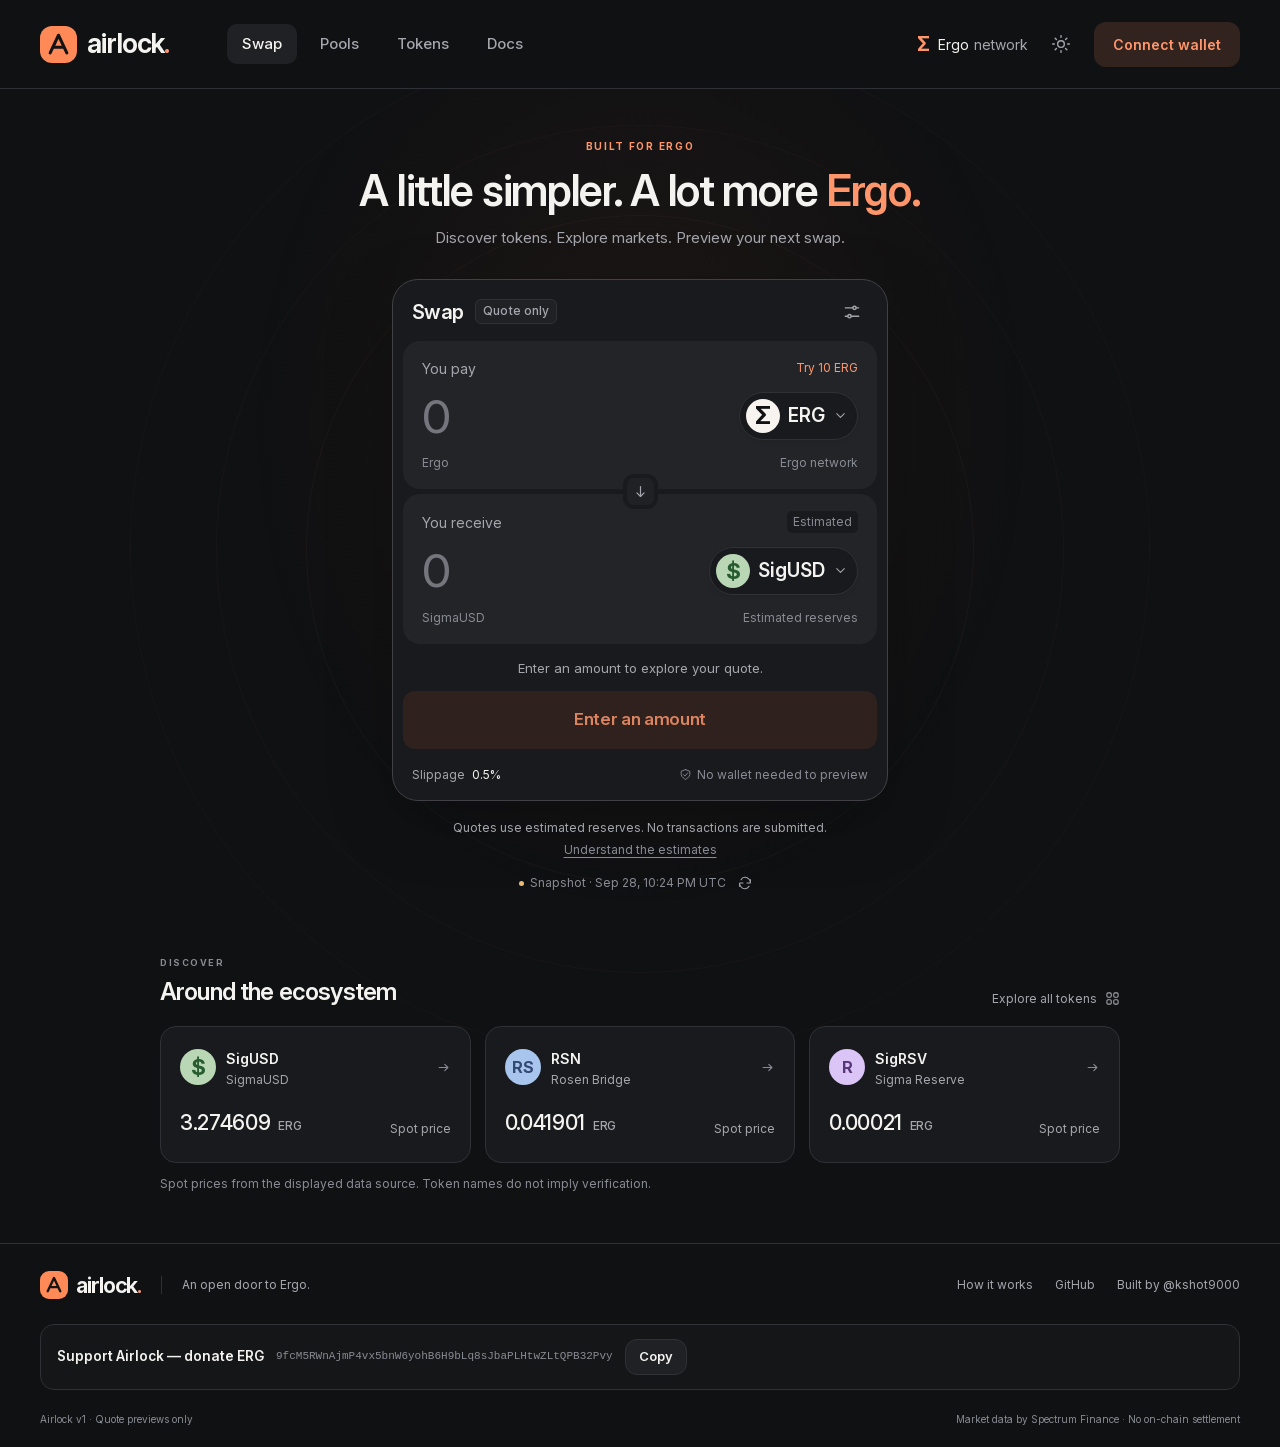
==== commit 2142ff4a: "v1.0.1: footer donation row (ERG address + copy button) on all pages" ====
--- a/index.html
+++ b/index.html
@@ -17,7 +17,7 @@
           localStorage.getItem("airlock-theme") || "dark";
       } catch (e) {}
     </script>
-    <link rel="stylesheet" href="css/style.css?v=1.0.0" />
+    <link rel="stylesheet" href="css/style.css?v=1.0.1" />
   </head>
   <body data-page="swap">
     <a class="skip-link" href="#main">Skip to content</a>
@@ -366,7 +366,12 @@
           >
         </nav>
       </div>
-      <div class="footer-bottom">
+            <div class="footer-donate">
+        <span class="donate-label">Support Airlock &mdash; donate ERG</span>
+        <code data-fee-wallet></code>
+        <button class="btn secondary small" data-copy-fee-wallet>Copy</button>
+      </div>
+<div class="footer-bottom">
         <span>Airlock v1 · Quote previews only</span
         ><span>Market data by Spectrum Finance · No on-chain settlement</span>
       </div>
--- a/css/style.css
+++ b/css/style.css
@@ -961,6 +961,28 @@
   font-size: 10px;
   color: var(--faint);
 }
+.footer-donate {
+  display: flex;
+  flex-wrap: wrap;
+  align-items: center;
+  gap: 10px 12px;
+  margin-top: 22px;
+  padding: 14px 16px;
+  border: 1px solid var(--line);
+  border-radius: 14px;
+  background: rgba(255, 255, 255, 0.02);
+}
+.footer-donate .donate-label {
+  font-size: 0.85rem;
+  font-weight: 600;
+  color: var(--text);
+  white-space: nowrap;
+}
+.footer-donate code {
+  font-size: 11px;
+  color: var(--faint);
+  word-break: break-all;
+}
 .modal {
   margin: auto;
   color: var(--text);
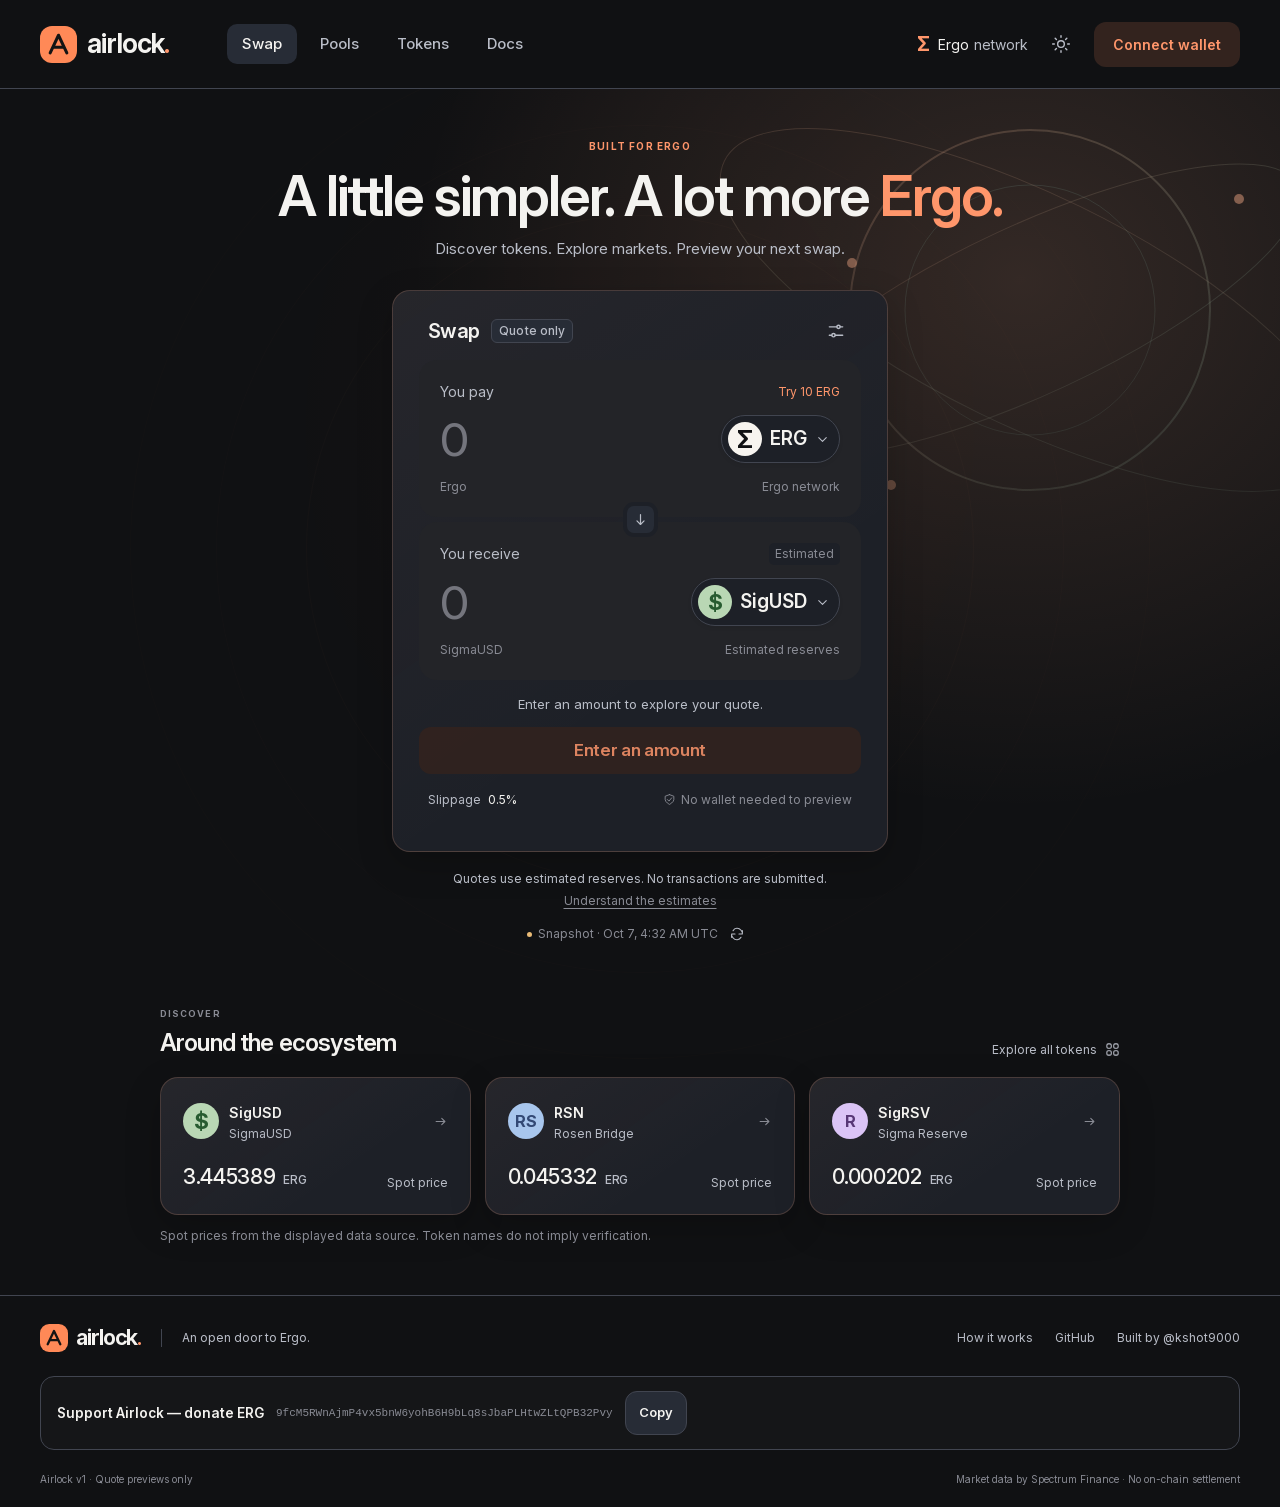
==== commit 18f5d19b: "Apply Astra visual upgrade: orbit theme + scene background across all pages" ====
--- a/index.html
+++ b/index.html
@@ -10,6 +10,21 @@
       name="description"
       content="Explore Ergo tokens, browse markets, and preview swap quotes with Airlock. Transparent estimates. No on-chain settlement in v1."
     />
+    <meta property="og:type" content="website" />
+    <meta property="og:site_name" content="Airlock" />
+    <meta property="og:title" content="Swap on Ergo — Airlock" />
+    <meta property="og:description" content="Explore Ergo tokens, browse markets, and preview swap quotes with Airlock. Transparent estimates. No on-chain settlement in v1." />
+    <meta property="og:url" content="https://kshot3000.github.io/MY-ERGO-DEX/" />
+    <meta property="og:image" content="https://kshot3000.github.io/MY-ERGO-DEX/assets/airlock-preview.jpg" />
+    <meta property="og:image:width" content="2048" />
+    <meta property="og:image:height" content="1072" />
+    <meta property="og:image:alt" content="Airlock — Swap on Ergo" />
+    <meta name="twitter:card" content="summary_large_image" />
+    <meta name="twitter:site" content="@kshot9000" />
+    <meta name="twitter:title" content="Swap on Ergo — Airlock" />
+    <meta name="twitter:description" content="Explore Ergo tokens, browse markets, and preview swap quotes with Airlock. Transparent estimates. No on-chain settlement in v1." />
+    <meta name="twitter:image" content="https://kshot3000.github.io/MY-ERGO-DEX/assets/airlock-preview.jpg" />
+    <meta name="twitter:image:alt" content="Airlock — Swap on Ergo" />
     <link rel="icon" type="image/svg+xml" href="assets/favicon.svg" />
     <script>
       try {
@@ -18,8 +33,9 @@
       } catch (e) {}
     </script>
     <link rel="stylesheet" href="css/style.css?v=1.0.1" />
-  </head>
-  <body data-page="swap">
+  <link rel="stylesheet" href="visual-upgrade/theme.css?v=20261007">
+</head>
+  <body data-page="swap" data-vu-theme="orbit">
     <a class="skip-link" href="#main">Skip to content</a>
     <header class="topbar">
       <div class="topbar-inner">
--- a/visual-upgrade/theme.css
+++ b/visual-upgrade/theme.css
@@ -0,0 +1,40 @@
+/* Visual Refresh 2026.10 — additive, dependency-free, original vector artwork. */
+:root{--vu-accent:#ffb08c;--vu-secondary:#a3dfc5;--vu-base:#101113;--vu-surface:#1d2027;--vu-line:#ffb08c30;--vu-radius:18px;--vu-shadow:0 12px 36px #0003;--vu-art:url("scene.svg")}
+body[data-vu-theme]{background-image:var(--vu-art);background-size:1600px 1000px;background-repeat:no-repeat;background-position:top center;background-color:var(--vu-base);-webkit-font-smoothing:antialiased}
+body[data-vu-theme] :is(h1,h2,h3){text-wrap:balance}
+body[data-vu-theme] :is(.lede,.lead,.hero-description,.hero p.sub){text-wrap:pretty;line-height:1.75}
+body[data-vu-theme] .intro h1{letter-spacing:-.035em;line-height:1.08}
+body[data-vu-theme] :is(.swap-card,.market-card){border-color:var(--vu-line);border-radius:var(--vu-radius);box-shadow:var(--vu-shadow);background-image:linear-gradient(145deg,color-mix(in srgb,var(--vu-accent) 4%,transparent),transparent 65%)}
+body[data-vu-theme] :is(.stat,.stat-card,.stat-value,.epoch-big,.num,.odds){font-variant-numeric:tabular-nums}
+body[data-vu-theme] :is(.btn,.button,.connect-btn,.xbtn){min-height:44px;align-items:center;justify-content:center;gap:8px;transition:background .18s,border-color .18s,box-shadow .18s}
+body[data-vu-theme] :is(.btn,.button,.connect-btn):not(:disabled):hover{box-shadow:0 5px 20px color-mix(in srgb,var(--vu-accent) 13%,transparent)}
+body[data-vu-theme] :is(input:not([type=checkbox]):not([type=radio]):not([type=range]):not([type=hidden]),select,textarea){max-width:100%}
+body[data-vu-theme] :is(input:not([type=checkbox]):not([type=radio]):not([type=range]):not([type=hidden]),select){min-height:42px}
+body[data-vu-theme] :is(a,button,input,select,textarea,summary,[tabindex]):focus-visible{outline:2px solid var(--vu-accent);outline-offset:4px}
+body[data-vu-theme] :is(.brand-mark,.logo,.card-icon,.app-ico){box-shadow:0 0 0 1px var(--vu-line),0 8px 30px color-mix(in srgb,var(--vu-accent) 10%,transparent)}
+body[data-vu-theme] :is(.tbl-wrap,.table-wrap,.table-scroll){overscroll-behavior-inline:contain;scrollbar-width:thin;scrollbar-color:var(--vu-accent) transparent}
+body[data-vu-theme] :is(.eyebrow,.kicker,.stat-label){letter-spacing:.12em}
+body[data-vu-theme] :is(.card,.app-card,.tool,.launch-card) a{text-underline-offset:4px}
+body[data-vu-theme] :is(.card,.app-card,.tool,.launch-card):focus-within{border-color:var(--vu-accent)}
+body[data-vu-theme] :is(.don-addr,.addr,.address,.donation-address-row code,.tip-addr,footer){overflow-wrap:anywhere}
+.vu-skip{position:fixed;top:12px;left:12px;z-index:10001;transform:translateY(-160%);padding:12px 18px;border-radius:8px;background:var(--vu-accent);color:#081320;font:700 14px system-ui;text-decoration:none}
+.vu-skip:focus{transform:none}
+.vu-table{max-width:100%;overflow:auto;overscroll-behavior-inline:contain}
+@media(hover:hover){body[data-vu-theme] :is(a.card,a.app-card,a.tool,.launch-card):hover{border-color:var(--vu-accent);box-shadow:0 12px 32px color-mix(in srgb,var(--vu-accent) 9%,transparent)}}
+@media(max-width:640px){
+ body[data-vu-theme]{background-size:1000px 680px;background-position:center top;background-attachment:scroll}
+ body[data-vu-theme] :is(.hero-cta,.hero-actions,.cta-row,.btn-row){gap:10px;flex-wrap:wrap}
+ body[data-vu-theme] :is(.hero-cta,.hero-actions,.cta-row,.btn-row) .btn{min-height:46px}
+ body[data-vu-theme] :is(.grid2,.grid-2,.two-col){min-width:0}
+ body[data-vu-theme] :is(.hero,.page-heading,.intro) h1{overflow-wrap:break-word}
+ body[data-vu-theme] :is(.card,.panel,.stat,.tool,.swap-card){min-width:0}
+}
+@media(prefers-reduced-motion:reduce){
+ html{scroll-behavior:auto!important}
+ body[data-vu-theme] *,body[data-vu-theme] *::before,body[data-vu-theme] *::after{animation-duration:.01ms!important;animation-delay:0s!important;animation-iteration-count:1!important;transition-duration:.01ms!important;scroll-behavior:auto!important}
+ body[data-vu-theme] .reveal{opacity:1;transform:none}
+}
+@media print{body[data-vu-theme]{background:#fff!important;color:#111!important}.vu-skip{display:none}body[data-vu-theme] :is(.swap-card,.market-card){box-shadow:none;border-color:#bbb;background:#fff}}
+
+/* Project-specific layout and art direction */
+html:not([data-theme=light]) body[data-vu-theme]{--surface:#1d2027;--surface-raised:#272c36;--line:#414550;--muted:#b9bdc7}.swap-card{border-radius:26px;padding:26px;box-shadow:0 22px 65px #0004}.token-box{padding:20px;border-radius:18px}.intro h1{font-size:clamp(34px,4.6vw,56px);line-height:1.1}.market-card{padding:22px}.topbar{backdrop-filter:blur(18px)}[data-theme=light] body[data-vu-theme]{background-color:var(--bg);--vu-line:#d0d4dd;--vu-shadow:0 10px 30px #20204010}.orbit-glow{opacity:.45}@media(max-width:600px){.swap-card{padding:20px}.token-box{padding:16px}.intro h1{font-size:36px}}
